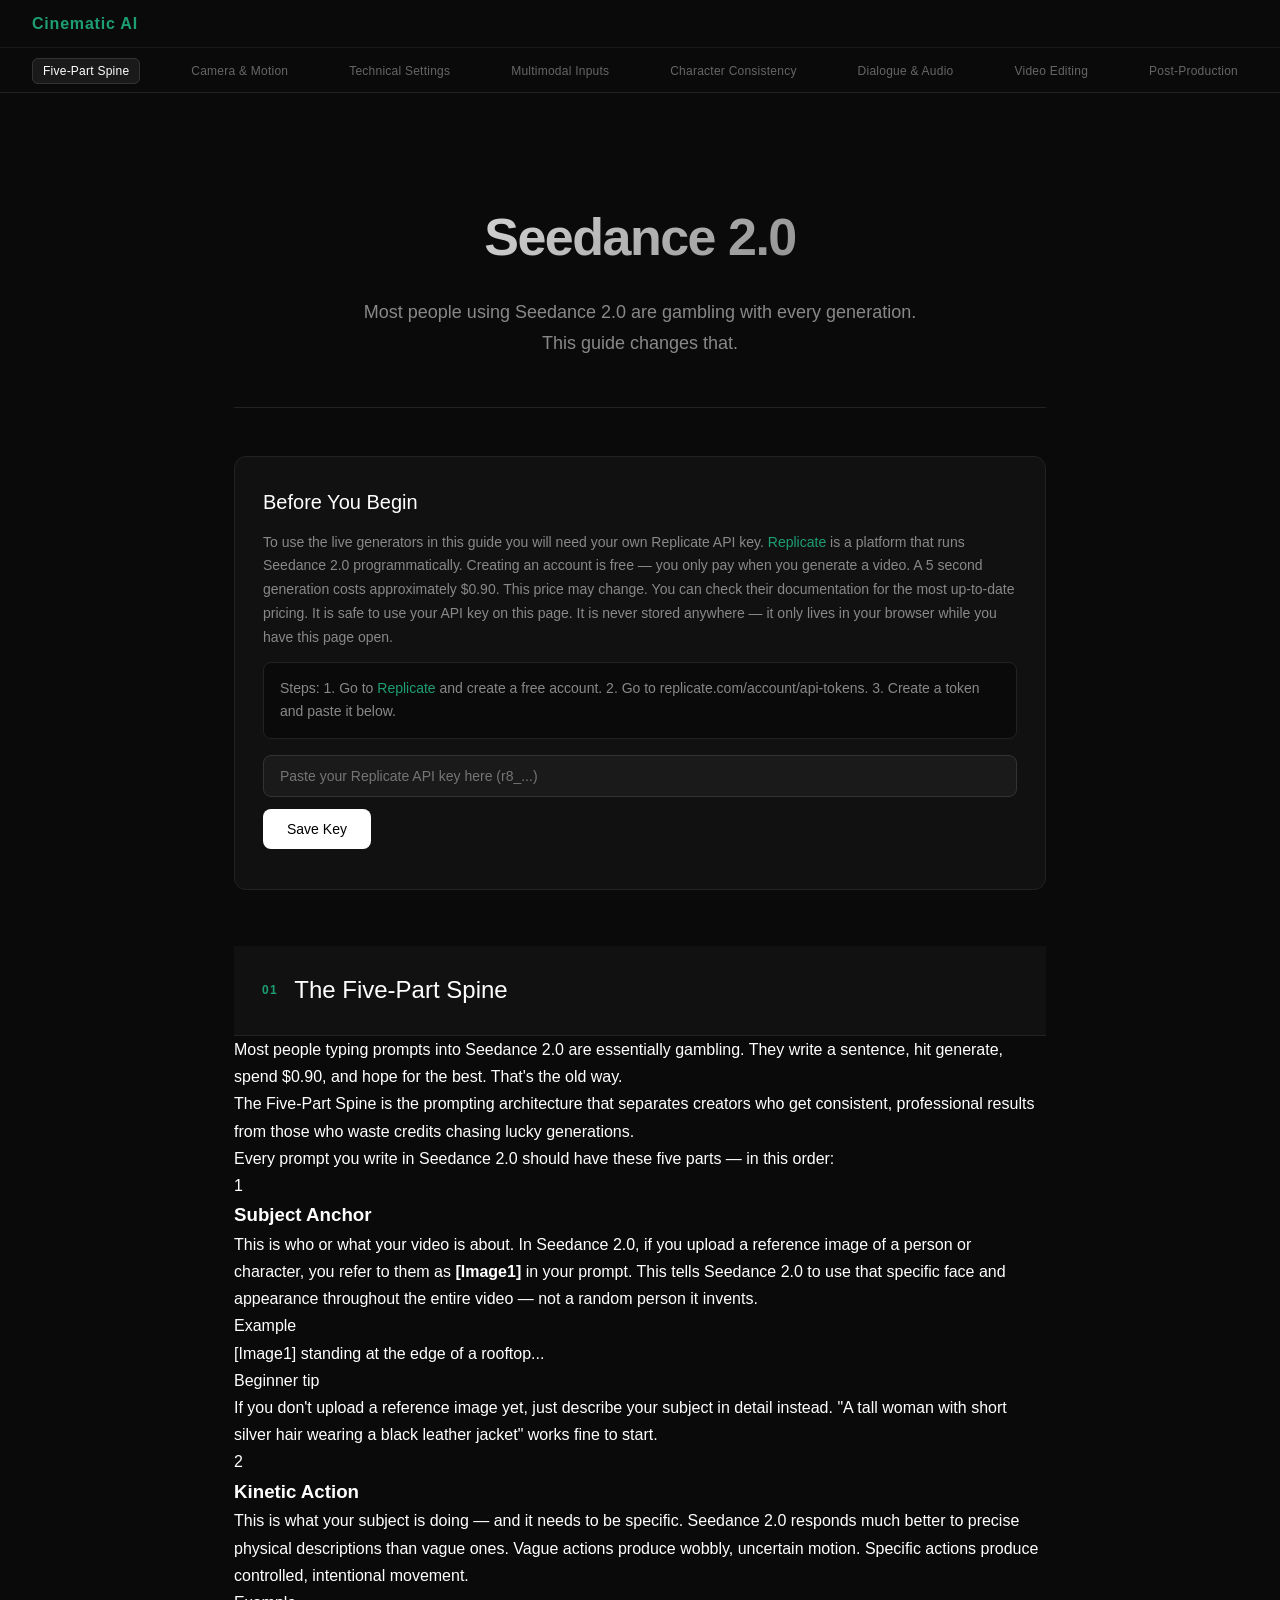
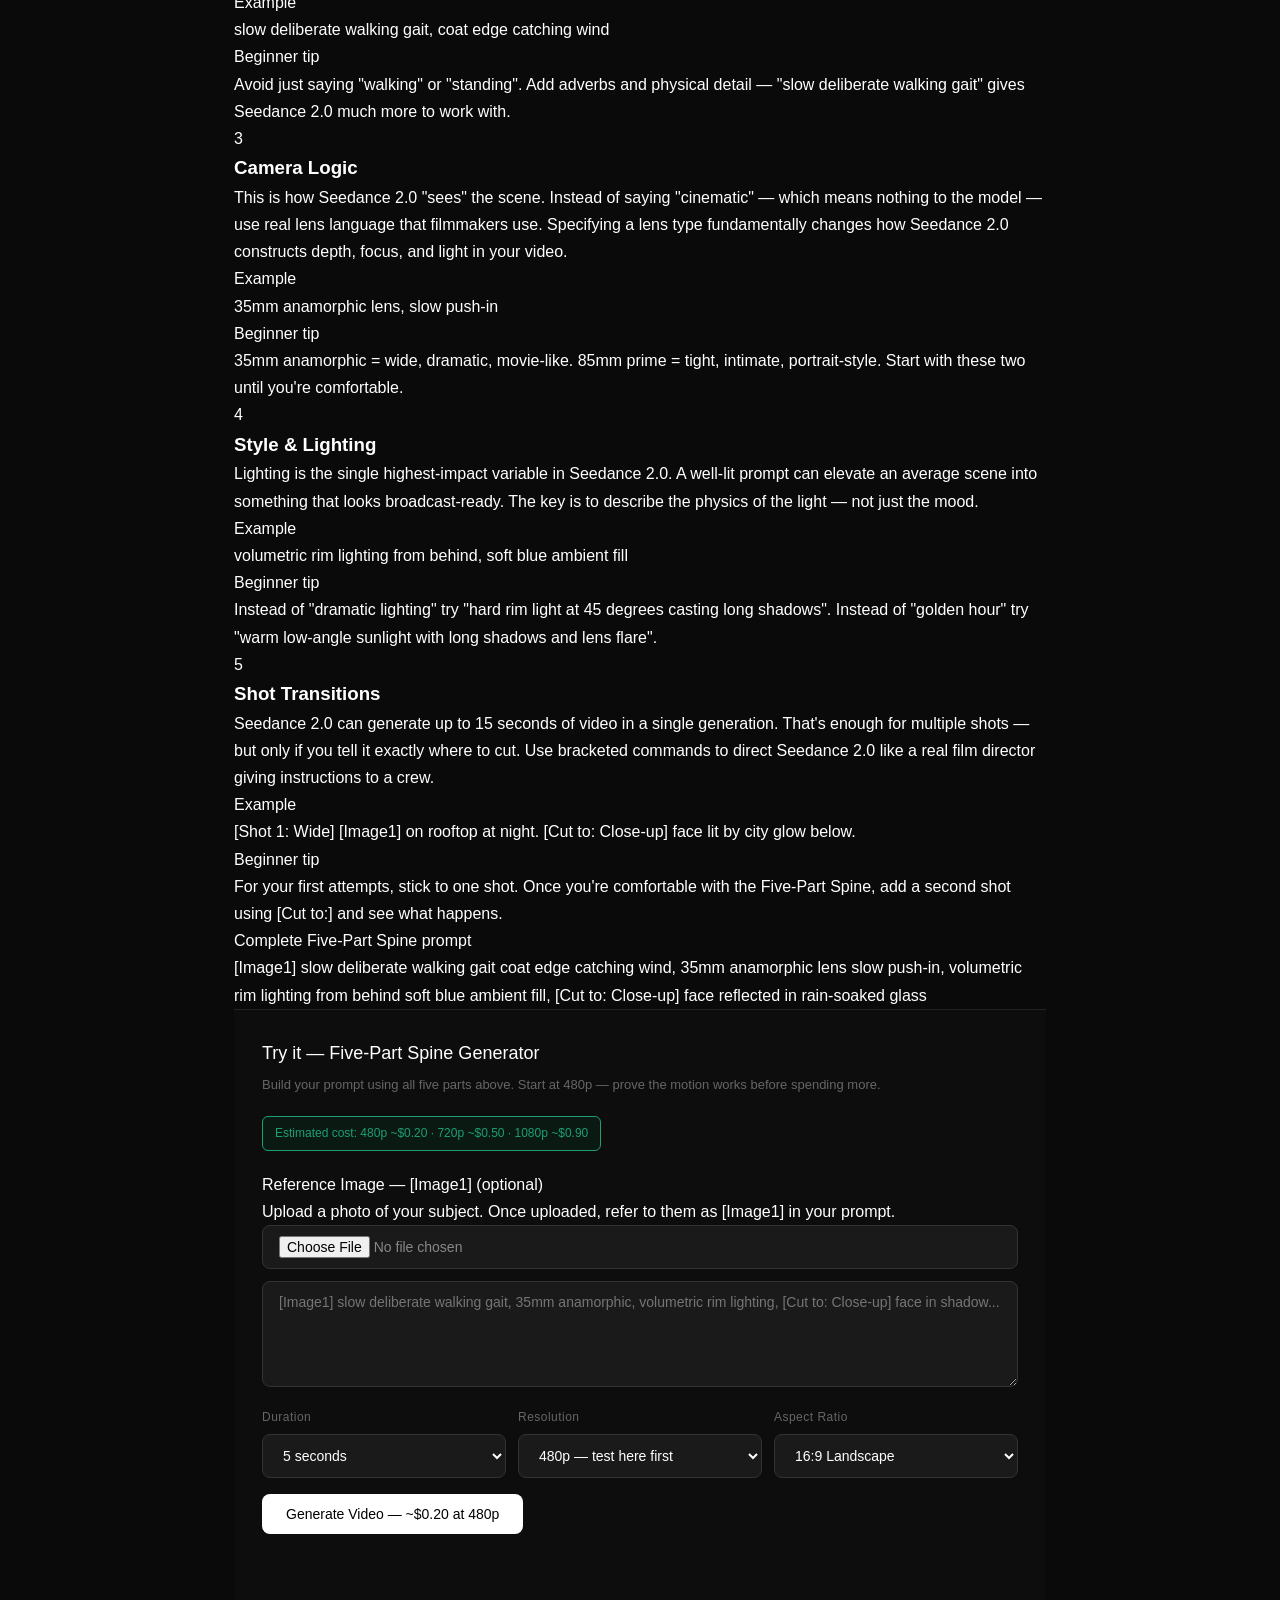
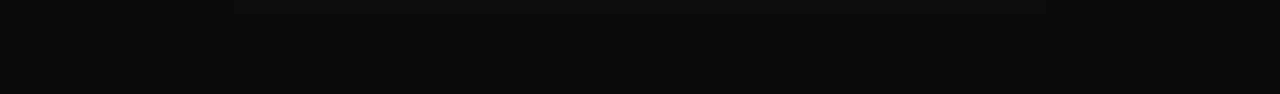
==== index.html @ 7375c159 "Initial commit — Seedance 2.0 guide foundation" ====
<!DOCTYPE html>
<html lang="en">
<head>
    <meta charset="UTF-8">
    <meta name="viewport" content="width=device-width, initial-scale=1.0">
    <title>Seedance 2.0 — Cinematic AI Guide</title>
    <link rel="stylesheet" href="styles.css">
    <link rel="stylesheet" href="styles1.css">
</head>
<body>

    <nav id="navbar">
    <div id="nav-row1">
        <div id="nav-brand">Cinematic AI</div>
    </div>
    <div id="nav-row2">
        <ul id="nav-menu">
            <li><a href="index.html" class="active">Five-Part Spine</a></li>
            <li><a href="section2.html">Camera & Motion</a></li>
            <li><a href="section3.html">Technical Settings</a></li>
            <li><a href="section4.html">Multimodal Inputs</a></li>
            <li><a href="section5.html">Character Consistency</a></li>
            <li><a href="section6.html">Dialogue & Audio</a></li>
            <li><a href="section7.html">Video Editing</a></li>
            <li><a href="section8.html">Post-Production</a></li>
        </ul>
    </div>
</nav>

    <div id="app">

        <header>
            <h1>Seedance 2.0</h1>
            <p>Most people using Seedance 2.0 are gambling with every generation. This guide changes that.</p>
        </header>

        <div id="api-key-section">
            <h2>Before You Begin</h2>
            <p>To use the live generators in this guide you will need your own Replicate API key. <a href="https://replicate.com/">Replicate</a> is a platform that runs Seedance 2.0 programmatically. Creating an account is free — you only pay when you generate a video. A 5 second generation costs approximately $0.90. This price may change. You can check their documentation for the most up-to-date pricing. It is safe to use your API key on this page. It is never stored anywhere — it only lives in your browser while you have this page open.</p>
            <p id="api-key-steps">Steps: 1. Go to <a href="https://replicate.com/">Replicate</a> and create a free account. 2. Go to replicate.com/account/api-tokens. 3. Create a token and paste it below.</p>
            <input
                type="password"
                id="api-key-input"
                placeholder="Paste your Replicate API key here (r8_...)"
            />
            <button onclick="saveApiKey()">Save Key</button>
            <p id="api-key-status"></p>
        </div>

        <section id="section1">

            <div class="section-header">
                <span class="section-number">01</span>
                <h2>The Five-Part Spine</h2>
            </div>

            <div class="section-intro">
                <p>Most people typing prompts into Seedance 2.0 are essentially gambling. They write a sentence, hit generate, spend $0.90, and hope for the best. That's the old way.</p>
                <p>The Five-Part Spine is the prompting architecture that separates creators who get consistent, professional results from those who waste credits chasing lucky generations.</p>
                <p>Every prompt you write in Seedance 2.0 should have these five parts — in this order:</p>
            </div>

            <div class="spine-parts">

                <div class="spine-part">
                    <div class="spine-number">1</div>
                    <div class="spine-text">
                        <h3>Subject Anchor</h3>
                        <p>This is who or what your video is about. In Seedance 2.0, if you upload a reference image of a person or character, you refer to them as <strong>[Image1]</strong> in your prompt. This tells Seedance 2.0 to use that specific face and appearance throughout the entire video — not a random person it invents.</p>
                        <div class="example">
                            <span class="example-label">Example</span>
                            <p>[Image1] standing at the edge of a rooftop...</p>
                        </div>
                        <div class="beginner-tip">
                            <span class="tip-label">Beginner tip</span>
                            <p>If you don't upload a reference image yet, just describe your subject in detail instead. "A tall woman with short silver hair wearing a black leather jacket" works fine to start.</p>
                        </div>
                    </div>
                </div>

                <div class="spine-part">
                    <div class="spine-number">2</div>
                    <div class="spine-text">
                        <h3>Kinetic Action</h3>
                        <p>This is what your subject is doing — and it needs to be specific. Seedance 2.0 responds much better to precise physical descriptions than vague ones. Vague actions produce wobbly, uncertain motion. Specific actions produce controlled, intentional movement.</p>
                        <div class="example">
                            <span class="example-label">Example</span>
                            <p>slow deliberate walking gait, coat edge catching wind</p>
                        </div>
                        <div class="beginner-tip">
                            <span class="tip-label">Beginner tip</span>
                            <p>Avoid just saying "walking" or "standing". Add adverbs and physical detail — "slow deliberate walking gait" gives Seedance 2.0 much more to work with.</p>
                        </div>
                    </div>
                </div>

                <div class="spine-part">
                    <div class="spine-number">3</div>
                    <div class="spine-text">
                        <h3>Camera Logic</h3>
                        <p>This is how Seedance 2.0 "sees" the scene. Instead of saying "cinematic" — which means nothing to the model — use real lens language that filmmakers use. Specifying a lens type fundamentally changes how Seedance 2.0 constructs depth, focus, and light in your video.</p>
                        <div class="example">
                            <span class="example-label">Example</span>
                            <p>35mm anamorphic lens, slow push-in</p>
                        </div>
                        <div class="beginner-tip">
                            <span class="tip-label">Beginner tip</span>
                            <p>35mm anamorphic = wide, dramatic, movie-like. 85mm prime = tight, intimate, portrait-style. Start with these two until you're comfortable.</p>
                        </div>
                    </div>
                </div>

                <div class="spine-part">
                    <div class="spine-number">4</div>
                    <div class="spine-text">
                        <h3>Style & Lighting</h3>
                        <p>Lighting is the single highest-impact variable in Seedance 2.0. A well-lit prompt can elevate an average scene into something that looks broadcast-ready. The key is to describe the physics of the light — not just the mood.</p>
                        <div class="example">
                            <span class="example-label">Example</span>
                            <p>volumetric rim lighting from behind, soft blue ambient fill</p>
                        </div>
                        <div class="beginner-tip">
                            <span class="tip-label">Beginner tip</span>
                            <p>Instead of "dramatic lighting" try "hard rim light at 45 degrees casting long shadows". Instead of "golden hour" try "warm low-angle sunlight with long shadows and lens flare".</p>
                        </div>
                    </div>
                </div>

                <div class="spine-part">
                    <div class="spine-number">5</div>
                    <div class="spine-text">
                        <h3>Shot Transitions</h3>
                        <p>Seedance 2.0 can generate up to 15 seconds of video in a single generation. That's enough for multiple shots — but only if you tell it exactly where to cut. Use bracketed commands to direct Seedance 2.0 like a real film director giving instructions to a crew.</p>
                        <div class="example">
                            <span class="example-label">Example</span>
                            <p>[Shot 1: Wide] [Image1] on rooftop at night. [Cut to: Close-up] face lit by city glow below.</p>
                        </div>
                        <div class="beginner-tip">
                            <span class="tip-label">Beginner tip</span>
                            <p>For your first attempts, stick to one shot. Once you're comfortable with the Five-Part Spine, add a second shot using [Cut to:] and see what happens.</p>
                        </div>
                    </div>
                </div>

            </div>

            <div class="full-example">
                <div class="full-example-label">Complete Five-Part Spine prompt</div>
                <p>[Image1] slow deliberate walking gait coat edge catching wind, 35mm anamorphic lens slow push-in, volumetric rim lighting from behind soft blue ambient fill, [Cut to: Close-up] face reflected in rain-soaked glass</p>
            </div>

            <div class="generator" id="generator1">

                <div class="generator-header">
                    <h3>Try it — Five-Part Spine Generator</h3>
                    <p>Build your prompt using all five parts above. Start at 480p — prove the motion works before spending more.</p>
                </div>

                <div class="generator-cost">
                    Estimated cost: 480p ~$0.20 · 720p ~$0.50 · 1080p ~$0.90
                </div>

                <div class="reference-upload">
                    <label for="image1-upload">Reference Image — [Image1] (optional)</label>
                    <p>Upload a photo of your subject. Once uploaded, refer to them as [Image1] in your prompt.</p>
                    <input type="file" id="image1-upload" accept="image/*" />
                </div>

                <textarea
                    id="prompt-1"
                    rows="5"
                    placeholder="[Image1] slow deliberate walking gait, 35mm anamorphic, volumetric rim lighting, [Cut to: Close-up] face in shadow..."
                ></textarea>

                <div class="generator-controls">
                    <div class="control-group">
                        <label>Duration</label>
                        <select id="duration-1">
                            <option value="5">5 seconds</option>
                            <option value="8">8 seconds</option>
                            <option value="10">10 seconds</option>
                        </select>
                    </div>
                    <div class="control-group">
                        <label>Resolution</label>
                        <select id="resolution-1">
                            <option value="480p">480p — test here first</option>
                            <option value="720p">720p</option>
                            <option value="1080p">1080p</option>
                        </select>
                    </div>
                    <div class="control-group">
                        <label>Aspect Ratio</label>
                        <select id="aspect-1">
                            <option value="16:9">16:9 Landscape</option>
                            <option value="9:16">9:16 Vertical</option>
                            <option value="1:1">1:1 Square</option>
                        </select>
                    </div>
                </div>

                <button id="generate-btn-1" onclick="generateSection1()">Generate Video — ~$0.20 at 480p</button>
                <p class="generator-status" id="status-1"></p>
                <div class="video-output" id="output-1"></div>

            </div>

        </section>

    </div>

    <script src="scripts.js"></script>
    <script src="scripts1.js"></script>

</body>
</html>
---- styles.css ----
* {
    margin: 0;
    padding: 0;
    box-sizing: border-box;
}

body {
    font-family: -apple-system, BlinkMacSystemFont, 'Segoe UI', sans-serif;
    background: #0a0a0a;
    color: #ffffff;
    line-height: 1.7;
}

a {
    color: #1D9E75;
    text-decoration: none;
}

a:hover {
    text-decoration: underline;
}

#navbar {
    position: sticky;
    top: 0;
    z-index: 100;
    background: #0a0a0a;
    border-bottom: 1px solid #222;
}

#nav-row1 {
    display: flex;
    align-items: center;
    padding: 0 32px;
    height: 48px;
    border-bottom: 1px solid #1a1a1a;
}

#nav-brand {
    font-size: 16px;
    font-weight: 600;
    letter-spacing: 0.05em;
    color: #1D9E75;
}

#nav-row2 {
    display: flex;
    align-items: center;
    padding: 0 32px;
    height: 44px;
    overflow-x: auto;
}

#nav-menu {
    list-style: none;
    display: flex;
    align-items: center;
    gap: 4px;
    width: 100%;
    justify-content: space-between;
}

#nav-menu li a {
    font-size: 12px;
    color: #666;
    text-decoration: none;
    padding: 5px 10px;
    border-radius: 6px;
    white-space: nowrap;
    transition: color 0.15s;
    letter-spacing: 0.02em;
}

#nav-menu li a:hover {
    color: #fff;
    background: #111;
}

#nav-menu li a.active {
    color: #fff;
    background: #1a1a1a;
    border: 1px solid #333;
}

#nav-row2 {
    display: flex;
    align-items: center;
    padding: 0 32px;
    height: 44px;
    overflow-x: auto;
    -webkit-overflow-scrolling: touch;
    scrollbar-width: none;
}

#nav-row2::-webkit-scrollbar {
    display: none;
}

#app {
    max-width: 860px;
    margin: 0 auto;
    padding: 40px 24px 80px;
}

header {
    text-align: center;
    padding: 60px 0 48px;
    border-bottom: 1px solid #222;
    margin-bottom: 48px;
}

header h1 {
    font-size: 52px;
    font-weight: 700;
    letter-spacing: -1.5px;
    margin-bottom: 16px;
    background: linear-gradient(135deg, #ffffff 0%, #666 100%);
    -webkit-background-clip: text;
    -webkit-text-fill-color: transparent;
}

header p {
    font-size: 18px;
    color: #888;
    max-width: 560px;
    margin: 0 auto;
}

#api-key-section {
    background: #111;
    border: 1px solid #222;
    border-radius: 12px;
    padding: 28px;
    margin-bottom: 56px;
}

#api-key-section h2 {
    font-size: 20px;
    font-weight: 500;
    margin-bottom: 12px;
}

#api-key-section p {
    color: #888;
    font-size: 14px;
    margin-bottom: 12px;
    line-height: 1.7;
}

#api-key-steps {
    background: #0a0a0a;
    border: 1px solid #222;
    border-radius: 8px;
    padding: 14px 16px;
    font-size: 13px;
    color: #666;
    margin-bottom: 16px !important;
}

input[type="password"],
input[type="text"],
input[type="file"],
textarea,
select {
    width: 100%;
    padding: 12px 16px;
    background: #1a1a1a;
    border: 1px solid #333;
    border-radius: 8px;
    color: #fff;
    font-size: 14px;
    margin-bottom: 12px;
    outline: none;
    font-family: inherit;
}

input[type="file"] {
    padding: 10px 16px;
    color: #888;
    cursor: pointer;
}

input:focus,
textarea:focus,
select:focus {
    border-color: #555;
}

select option {
    background: #1a1a1a;
}

button {
    padding: 12px 24px;
    background: #ffffff;
    color: #000000;
    border: none;
    border-radius: 8px;
    font-size: 14px;
    font-weight: 500;
    cursor: pointer;
    font-family: inherit;
    transition: background 0.15s;
}

button:hover {
    background: #ddd;
}

button:disabled {
    background: #333;
    color: #666;
    cursor: not-allowed;
}

#api-key-status {
    margin-top: 12px;
    font-size: 13px;
    margin-bottom: 0 !important;
}

.section-header {
    display: flex;
    align-items: center;
    gap: 16px;
    padding: 24px 28px;
    border-bottom: 1px solid #222;
    background: #111;
}

.section-number {
    font-size: 12px;
    font-weight: 600;
    color: #1D9E75;
    letter-spacing: 0.12em;
}

.section-header h2 {
    font-size: 24px;
    font-weight: 500;
}

.generator {
    background: #0d0d0d;
    border-top: 1px solid #222;
    padding: 28px;
}

.generator-header h3 {
    font-size: 18px;
    font-weight: 500;
    margin-bottom: 6px;
}

.generator-header p {
    font-size: 13px;
    color: #666;
    margin-bottom: 20px;
}

.generator-cost {
    display: inline-block;
    font-size: 12px;
    color: #1D9E75;
    background: #0a1a12;
    border: 1px solid #1D9E75;
    border-radius: 6px;
    padding: 6px 12px;
    margin-bottom: 20px;
}

.generator-controls {
    display: grid;
    grid-template-columns: repeat(auto-fit, minmax(180px, 1fr));
    gap: 12px;
    margin-bottom: 16px;
}

.control-group {
    display: flex;
    flex-direction: column;
    gap: 6px;
}

.control-group label {
    font-size: 12px;
    color: #666;
    font-weight: 500;
    letter-spacing: 0.04em;
}

.control-group select {
    margin-bottom: 0;
}

.generator-status {
    font-size: 13px;
    color: #888;
    margin-top: 12px;
    min-height: 20px;
}

.video-output {
    margin-top: 20px;
}

.video-output video {
    width: 100%;
    border-radius: 8px;
    border: 1px solid #333;
}

.video-download {
    display: inline-block;
    margin-top: 10px;
    font-size: 13px;
    color: #1D9E75;
}
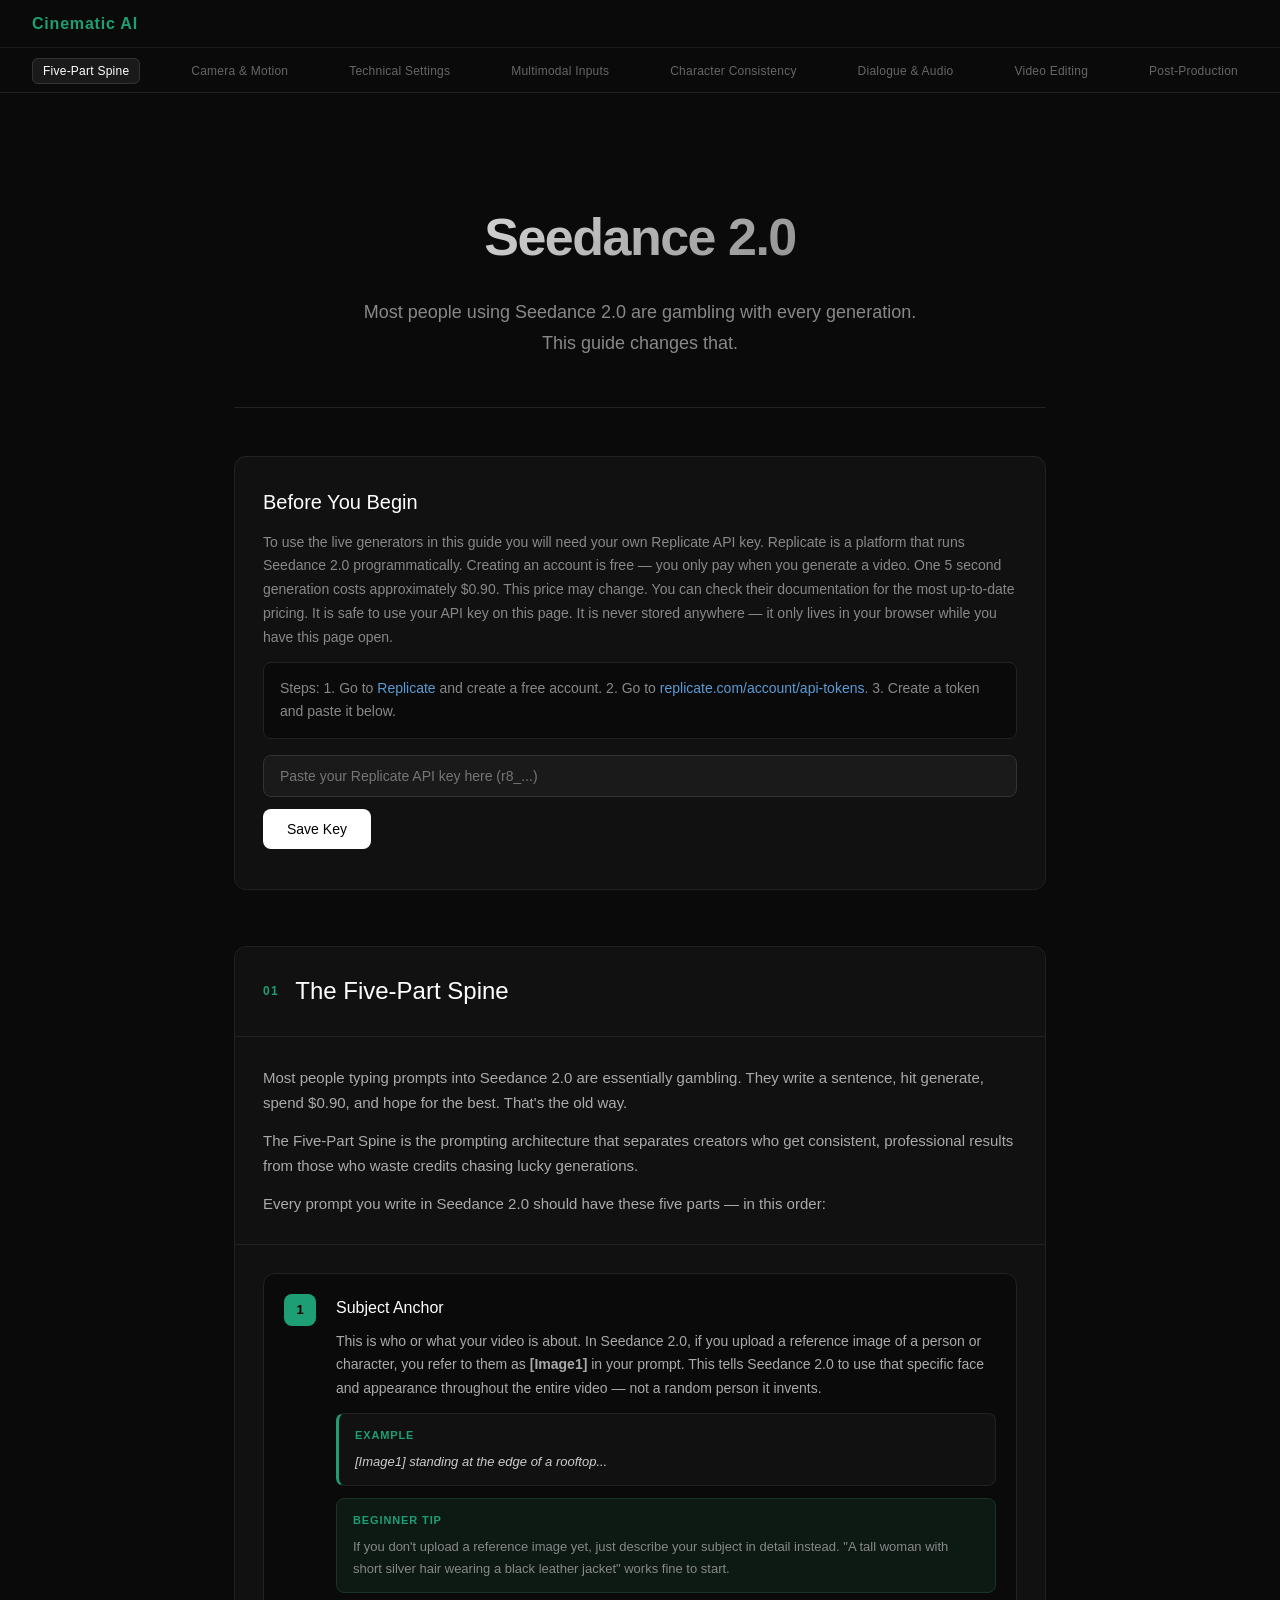
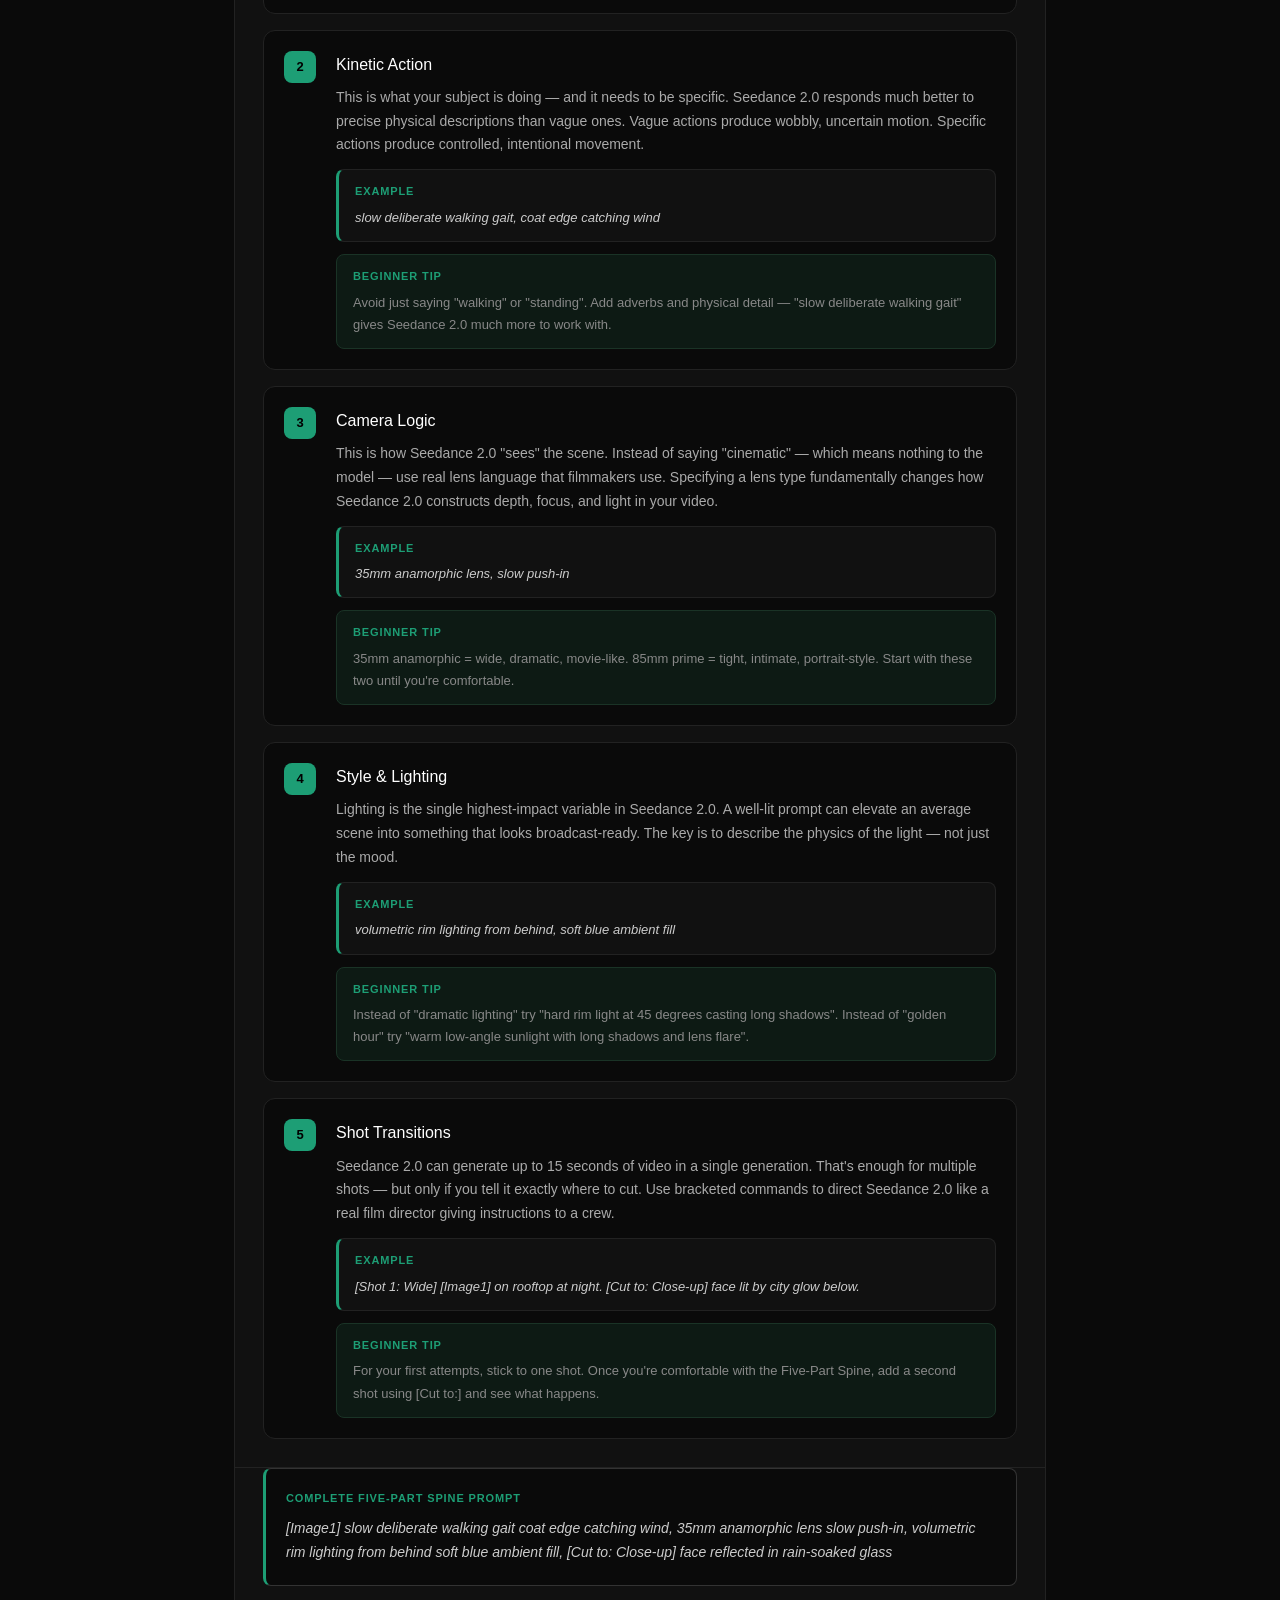
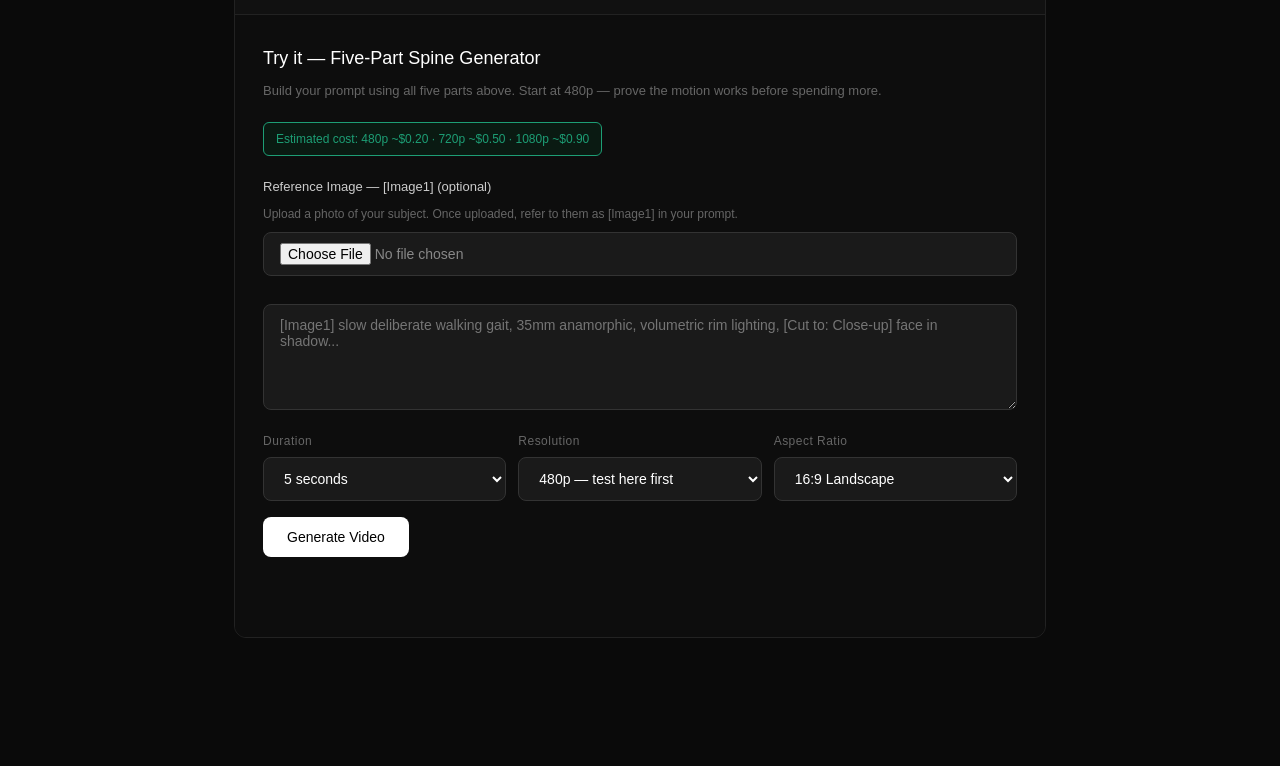
==== commit df175f3e: "Added styes1 css sheet, changed some links." ====
--- a/index.html
+++ b/index.html
@@ -5,6 +5,7 @@
     <meta name="viewport" content="width=device-width, initial-scale=1.0">
     <title>Seedance 2.0 — Cinematic AI Guide</title>
     <link rel="stylesheet" href="styles.css">
+    <link rel="stylesheet" href="styles1.css">
     <link rel="stylesheet" href="styles1.css">
 </head>
 <body>
@@ -36,8 +37,8 @@
 
         <div id="api-key-section">
             <h2>Before You Begin</h2>
-            <p>To use the live generators in this guide you will need your own Replicate API key. <a href="https://replicate.com/">Replicate</a> is a platform that runs Seedance 2.0 programmatically. Creating an account is free — you only pay when you generate a video. A 5 second generation costs approximately $0.90. This price may change. You can check their documentation for the most up-to-date pricing. It is safe to use your API key on this page. It is never stored anywhere — it only lives in your browser while you have this page open.</p>
-            <p id="api-key-steps">Steps: 1. Go to <a href="https://replicate.com/">Replicate</a> and create a free account. 2. Go to replicate.com/account/api-tokens. 3. Create a token and paste it below.</p>
+            <p>To use the live generators in this guide you will need your own Replicate API key. Replicate is a platform that runs Seedance 2.0 programmatically. Creating an account is free — you only pay when you generate a video. One 5 second generation costs approximately $0.90. This price may change. You can check their documentation for the most up-to-date pricing. It is safe to use your API key on this page. It is never stored anywhere — it only lives in your browser while you have this page open.</p>
+            <p id="api-key-steps">Steps: 1. Go to <a href="https://replicate.com/" target="_blank">Replicate</a> and create a free account. 2. Go to <a href="https://replicate.com/account/api-tokens" target="_blank">replicate.com/account/api-tokens</a>. 3. Create a token and paste it below.</p>
             <input
                 type="password"
                 id="api-key-input"
@@ -199,7 +200,7 @@
                     </div>
                 </div>
 
-                <button id="generate-btn-1" onclick="generateSection1()">Generate Video — ~$0.20 at 480p</button>
+                <button id="generate-btn-1" onclick="generateSection1()">Generate Video</button>
                 <p class="generator-status" id="status-1"></p>
                 <div class="video-output" id="output-1"></div>
 
--- a/styles.css
+++ b/styles.css
@@ -12,11 +12,12 @@
 }
 
 a {
-    color: #1D9E75;
+    color: #5B9BD5;
     text-decoration: none;
 }
 
 a:hover {
+    color: #7DB3E0;
     text-decoration: underline;
 }
 
--- a/styles1.css
+++ b/styles1.css
@@ -0,0 +1,163 @@
+#section1 {
+    background: #111;
+    border: 1px solid #222;
+    border-radius: 12px;
+    overflow: hidden;
+    margin-bottom: 48px;
+}
+
+.section-intro {
+    padding: 28px;
+    border-bottom: 1px solid #222;
+}
+
+.section-intro p {
+    color: #aaa;
+    font-size: 15px;
+    margin-bottom: 12px;
+}
+
+.section-intro p:last-child {
+    margin-bottom: 0;
+}
+
+.spine-parts {
+    padding: 28px;
+    display: flex;
+    flex-direction: column;
+    gap: 16px;
+    border-bottom: 1px solid #222;
+}
+
+.spine-part {
+    background: #0a0a0a;
+    border: 1px solid #222;
+    border-radius: 12px;
+    padding: 20px;
+    display: flex;
+    gap: 20px;
+    align-items: flex-start;
+}
+
+.spine-number {
+    background: #1D9E75;
+    color: #000;
+    font-size: 13px;
+    font-weight: 700;
+    width: 32px;
+    height: 32px;
+    border-radius: 8px;
+    display: flex;
+    align-items: center;
+    justify-content: center;
+    flex-shrink: 0;
+}
+
+.spine-text h3 {
+    font-size: 16px;
+    font-weight: 500;
+    margin-bottom: 8px;
+}
+
+.spine-text p {
+    font-size: 14px;
+    color: #aaa;
+    margin-bottom: 12px;
+    line-height: 1.7;
+}
+
+.spine-text p:last-child {
+    margin-bottom: 0;
+}
+
+.example {
+    background: #111;
+    border: 1px solid #222;
+    border-left: 3px solid #1D9E75;
+    border-radius: 8px;
+    padding: 12px 16px;
+    margin-bottom: 12px;
+}
+
+.example-label {
+    font-size: 11px;
+    font-weight: 600;
+    color: #1D9E75;
+    letter-spacing: 0.08em;
+    text-transform: uppercase;
+    display: block;
+    margin-bottom: 6px;
+}
+
+.example p {
+    font-size: 13px;
+    color: #ccc;
+    font-style: italic;
+    margin: 0 !important;
+}
+
+.beginner-tip {
+    background: #0d1a14;
+    border: 1px solid #1a3326;
+    border-radius: 8px;
+    padding: 12px 16px;
+}
+
+.tip-label {
+    font-size: 11px;
+    font-weight: 600;
+    color: #1D9E75;
+    letter-spacing: 0.08em;
+    text-transform: uppercase;
+    display: block;
+    margin-bottom: 6px;
+}
+
+.beginner-tip p {
+    font-size: 13px;
+    color: #888;
+    margin: 0 !important;
+}
+
+.full-example {
+    margin: 0 28px 28px;
+    background: #0a0a0a;
+    border: 1px solid #333;
+    border-left: 3px solid #1D9E75;
+    border-radius: 8px;
+    padding: 20px;
+}
+
+.full-example-label {
+    font-size: 11px;
+    font-weight: 600;
+    color: #1D9E75;
+    letter-spacing: 0.08em;
+    text-transform: uppercase;
+    margin-bottom: 10px;
+}
+
+.full-example p {
+    font-size: 14px;
+    color: #ccc;
+    font-style: italic;
+    line-height: 1.7;
+}
+
+.reference-upload {
+    margin-bottom: 16px;
+}
+
+.reference-upload label {
+    display: block;
+    font-size: 13px;
+    font-weight: 500;
+    color: #ccc;
+    margin-bottom: 6px;
+}
+
+.reference-upload p {
+    font-size: 12px;
+    color: #666;
+    margin-bottom: 8px;
+}
--- a/styles1.css
+++ b/styles1.css
@@ -0,0 +1,163 @@
+#section1 {
+    background: #111;
+    border: 1px solid #222;
+    border-radius: 12px;
+    overflow: hidden;
+    margin-bottom: 48px;
+}
+
+.section-intro {
+    padding: 28px;
+    border-bottom: 1px solid #222;
+}
+
+.section-intro p {
+    color: #aaa;
+    font-size: 15px;
+    margin-bottom: 12px;
+}
+
+.section-intro p:last-child {
+    margin-bottom: 0;
+}
+
+.spine-parts {
+    padding: 28px;
+    display: flex;
+    flex-direction: column;
+    gap: 16px;
+    border-bottom: 1px solid #222;
+}
+
+.spine-part {
+    background: #0a0a0a;
+    border: 1px solid #222;
+    border-radius: 12px;
+    padding: 20px;
+    display: flex;
+    gap: 20px;
+    align-items: flex-start;
+}
+
+.spine-number {
+    background: #1D9E75;
+    color: #000;
+    font-size: 13px;
+    font-weight: 700;
+    width: 32px;
+    height: 32px;
+    border-radius: 8px;
+    display: flex;
+    align-items: center;
+    justify-content: center;
+    flex-shrink: 0;
+}
+
+.spine-text h3 {
+    font-size: 16px;
+    font-weight: 500;
+    margin-bottom: 8px;
+}
+
+.spine-text p {
+    font-size: 14px;
+    color: #aaa;
+    margin-bottom: 12px;
+    line-height: 1.7;
+}
+
+.spine-text p:last-child {
+    margin-bottom: 0;
+}
+
+.example {
+    background: #111;
+    border: 1px solid #222;
+    border-left: 3px solid #1D9E75;
+    border-radius: 8px;
+    padding: 12px 16px;
+    margin-bottom: 12px;
+}
+
+.example-label {
+    font-size: 11px;
+    font-weight: 600;
+    color: #1D9E75;
+    letter-spacing: 0.08em;
+    text-transform: uppercase;
+    display: block;
+    margin-bottom: 6px;
+}
+
+.example p {
+    font-size: 13px;
+    color: #ccc;
+    font-style: italic;
+    margin: 0 !important;
+}
+
+.beginner-tip {
+    background: #0d1a14;
+    border: 1px solid #1a3326;
+    border-radius: 8px;
+    padding: 12px 16px;
+}
+
+.tip-label {
+    font-size: 11px;
+    font-weight: 600;
+    color: #1D9E75;
+    letter-spacing: 0.08em;
+    text-transform: uppercase;
+    display: block;
+    margin-bottom: 6px;
+}
+
+.beginner-tip p {
+    font-size: 13px;
+    color: #888;
+    margin: 0 !important;
+}
+
+.full-example {
+    margin: 0 28px 28px;
+    background: #0a0a0a;
+    border: 1px solid #333;
+    border-left: 3px solid #1D9E75;
+    border-radius: 8px;
+    padding: 20px;
+}
+
+.full-example-label {
+    font-size: 11px;
+    font-weight: 600;
+    color: #1D9E75;
+    letter-spacing: 0.08em;
+    text-transform: uppercase;
+    margin-bottom: 10px;
+}
+
+.full-example p {
+    font-size: 14px;
+    color: #ccc;
+    font-style: italic;
+    line-height: 1.7;
+}
+
+.reference-upload {
+    margin-bottom: 16px;
+}
+
+.reference-upload label {
+    display: block;
+    font-size: 13px;
+    font-weight: 500;
+    color: #ccc;
+    margin-bottom: 6px;
+}
+
+.reference-upload p {
+    font-size: 12px;
+    color: #666;
+    margin-bottom: 8px;
+}
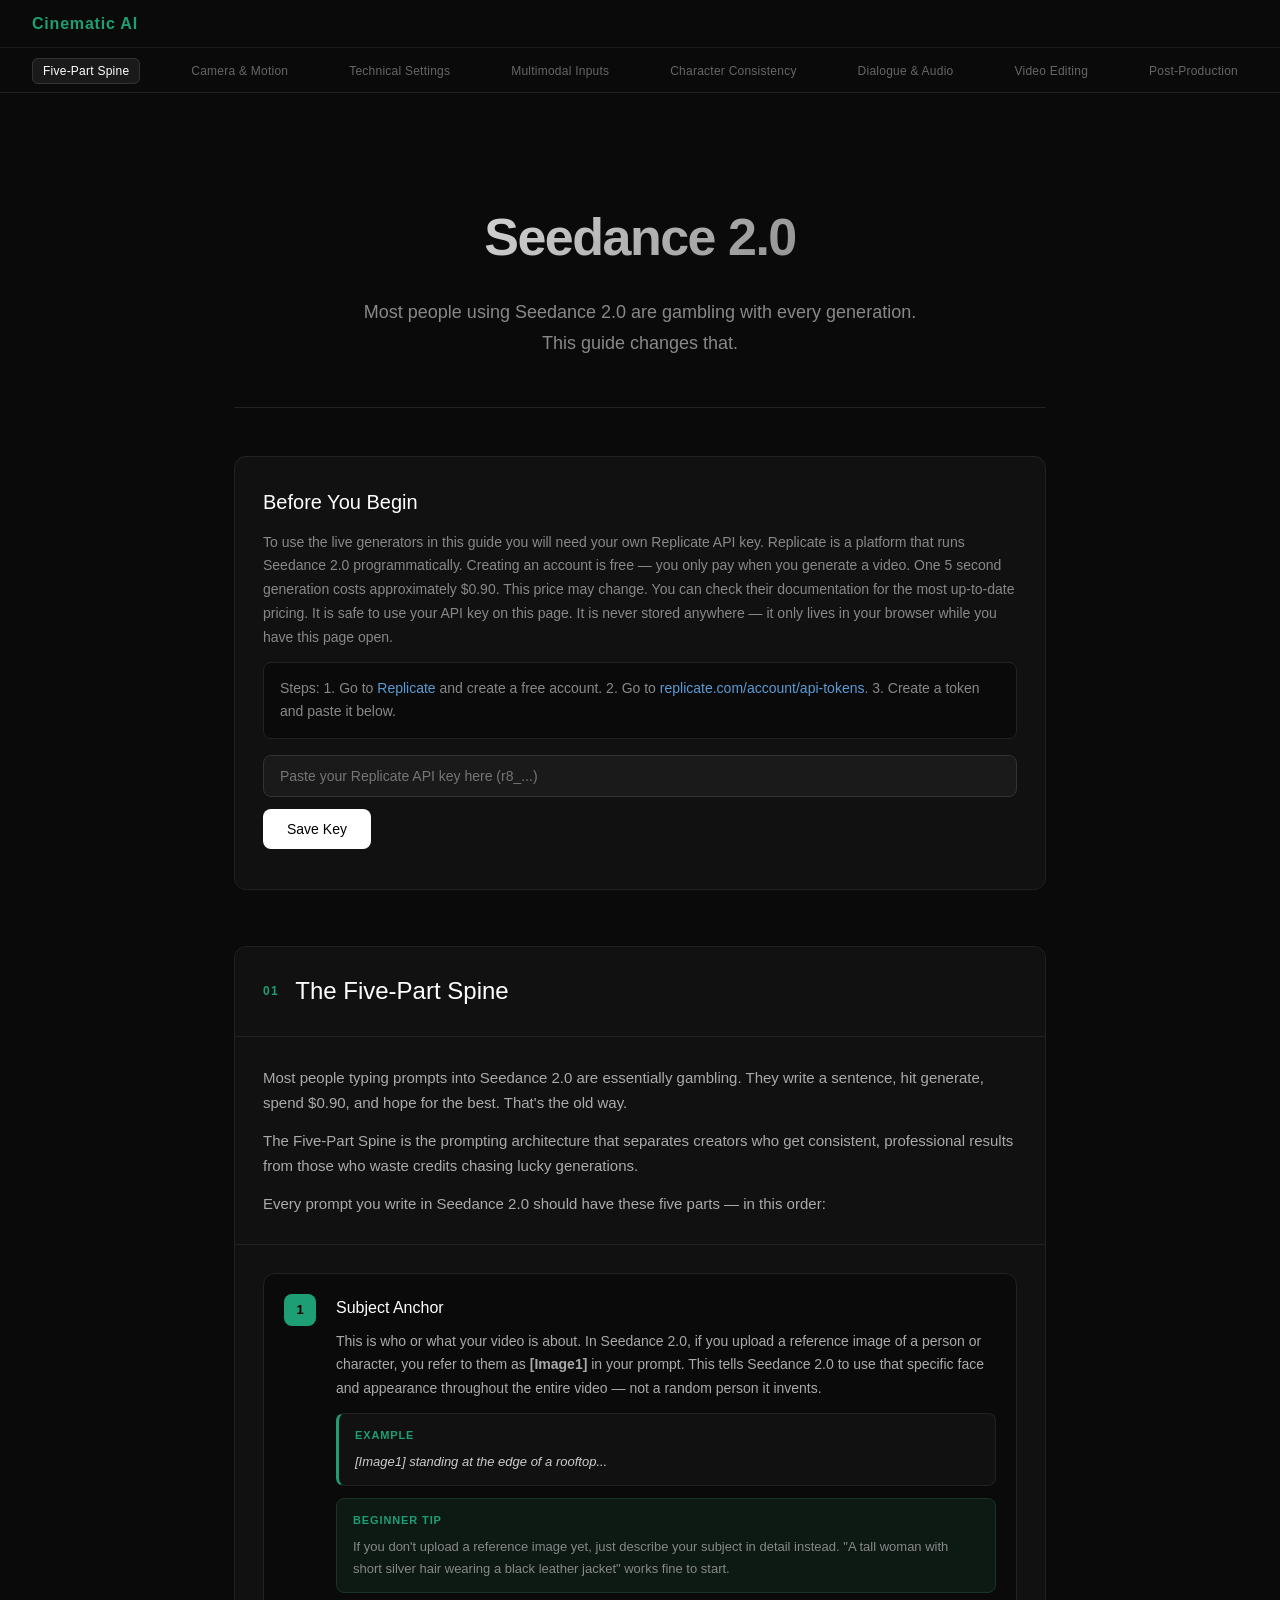
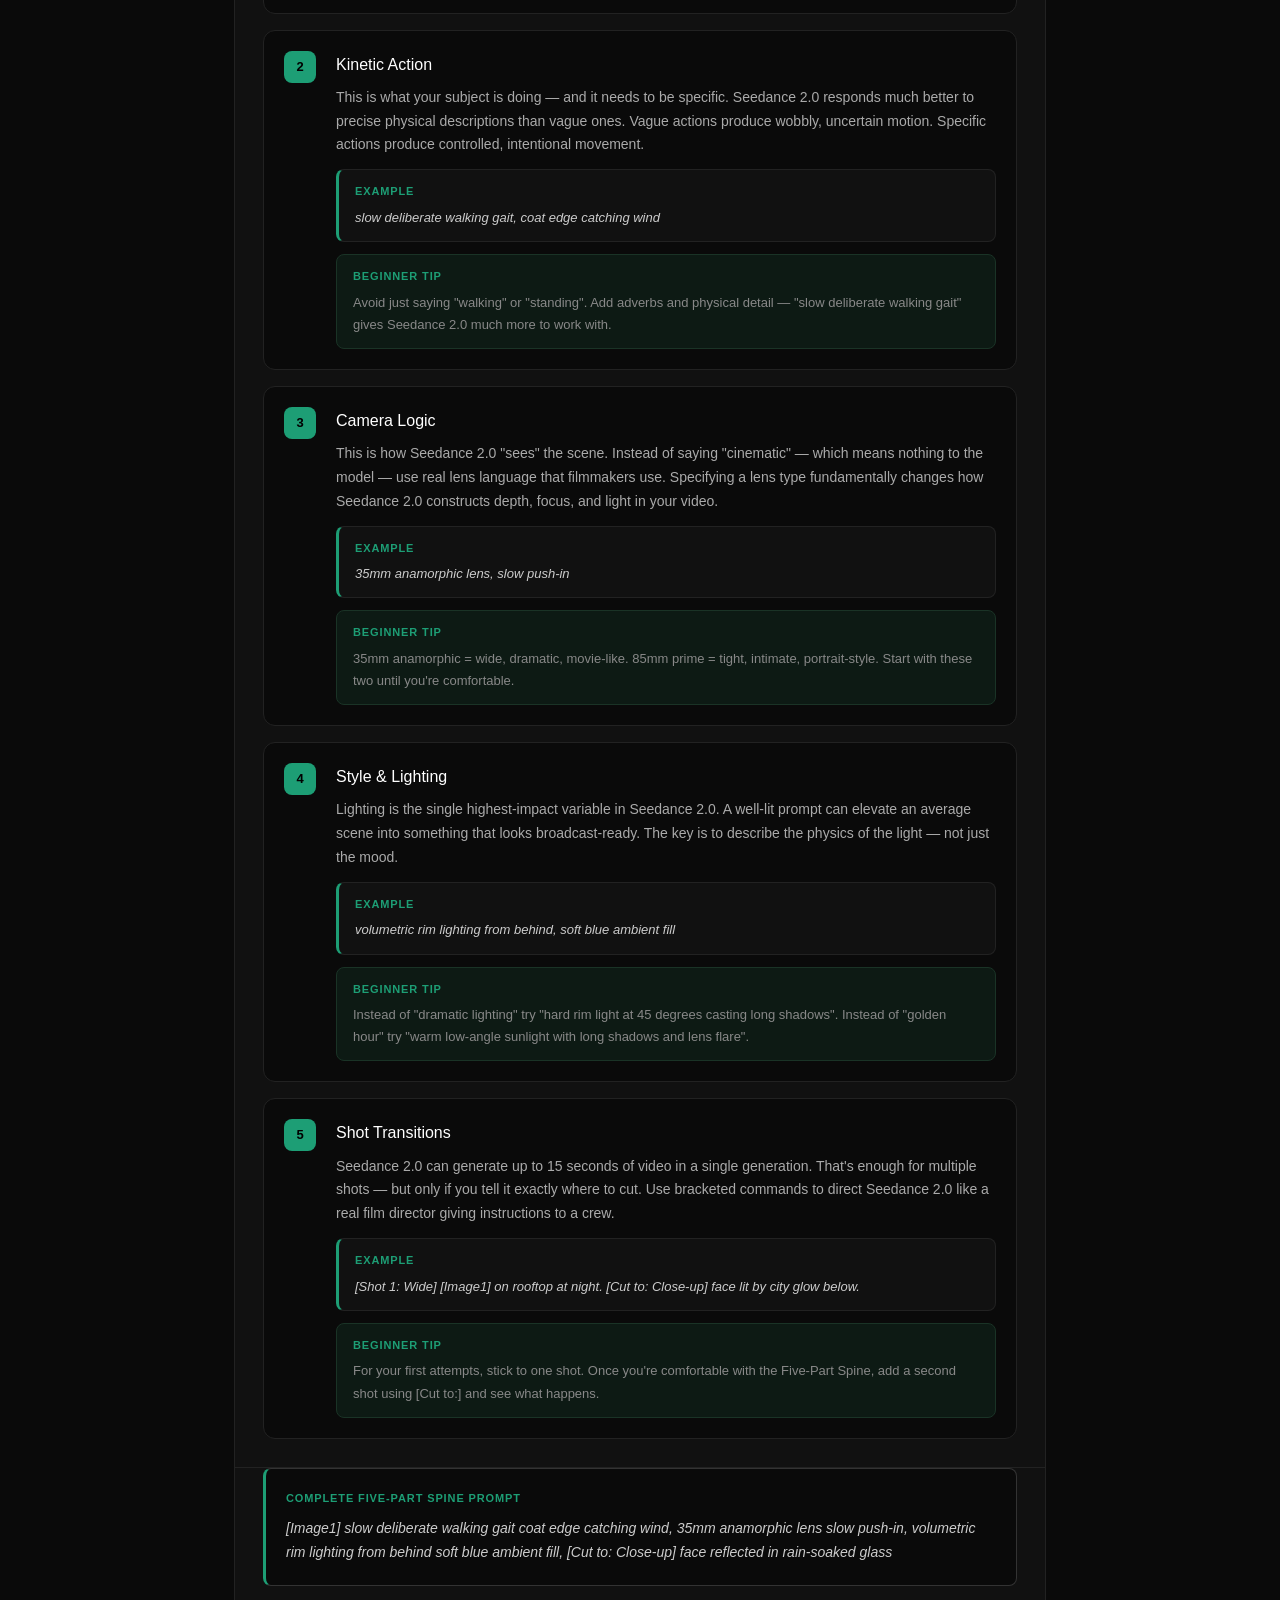
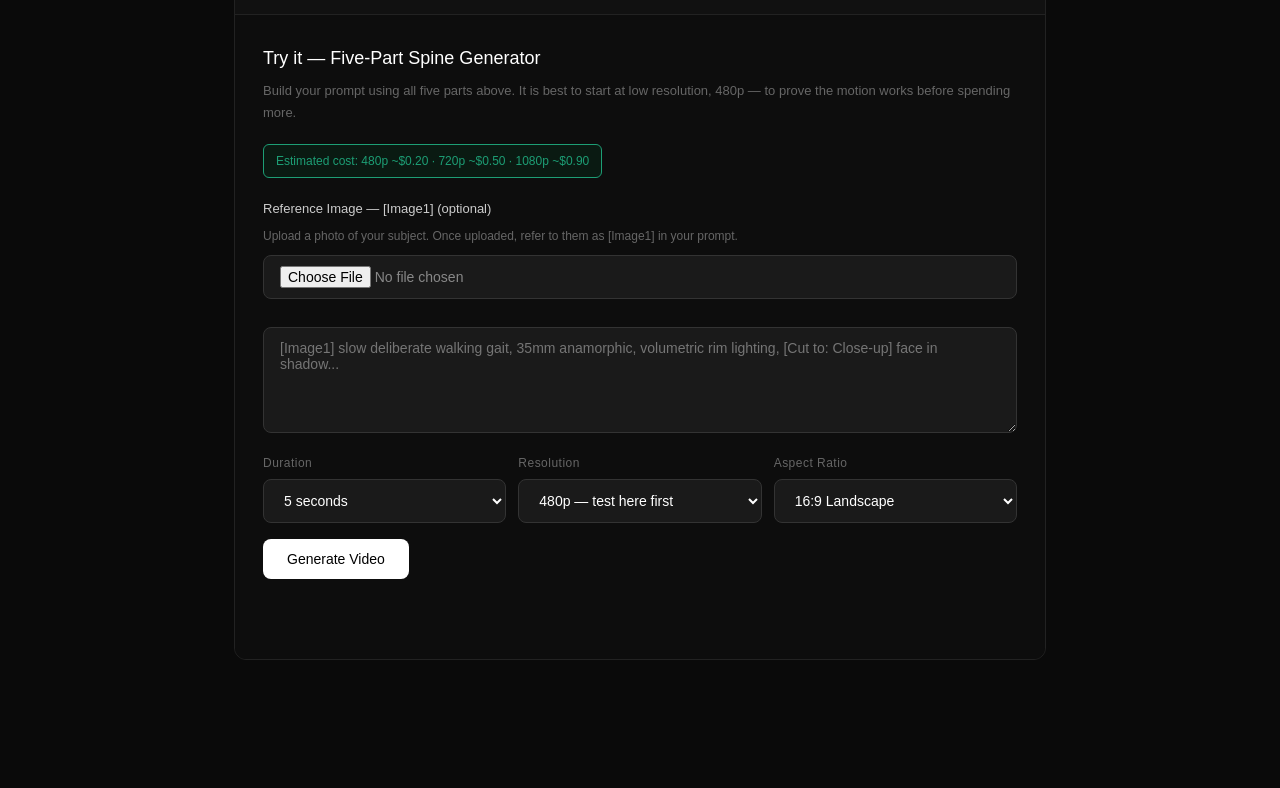
==== commit 6c59ce3c: "Update generator copy" ====
--- a/index.html
+++ b/index.html
@@ -154,7 +154,7 @@
 
                 <div class="generator-header">
                     <h3>Try it — Five-Part Spine Generator</h3>
-                    <p>Build your prompt using all five parts above. Start at 480p — prove the motion works before spending more.</p>
+                    <p>Build your prompt using all five parts above. It is best to start at low resolution, 480p — to prove the motion works before spending more.</p>
                 </div>
 
                 <div class="generator-cost">
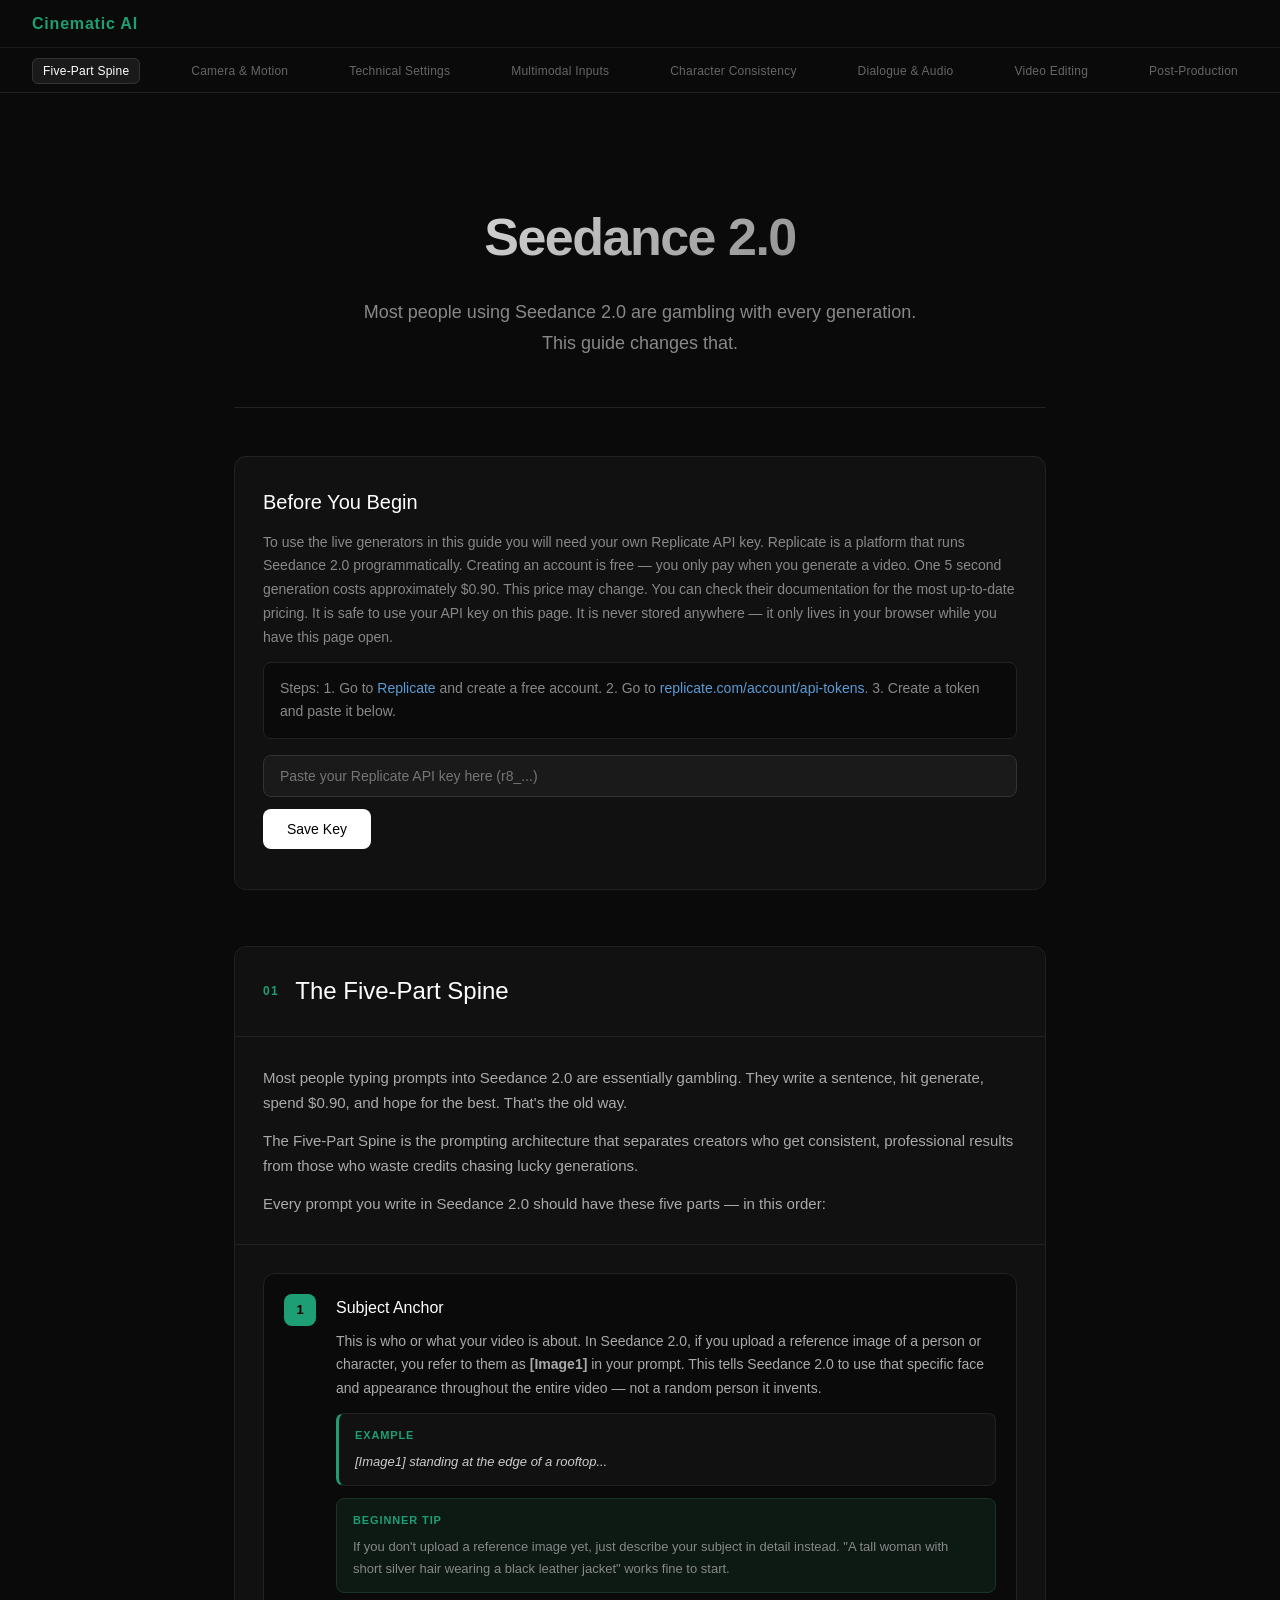
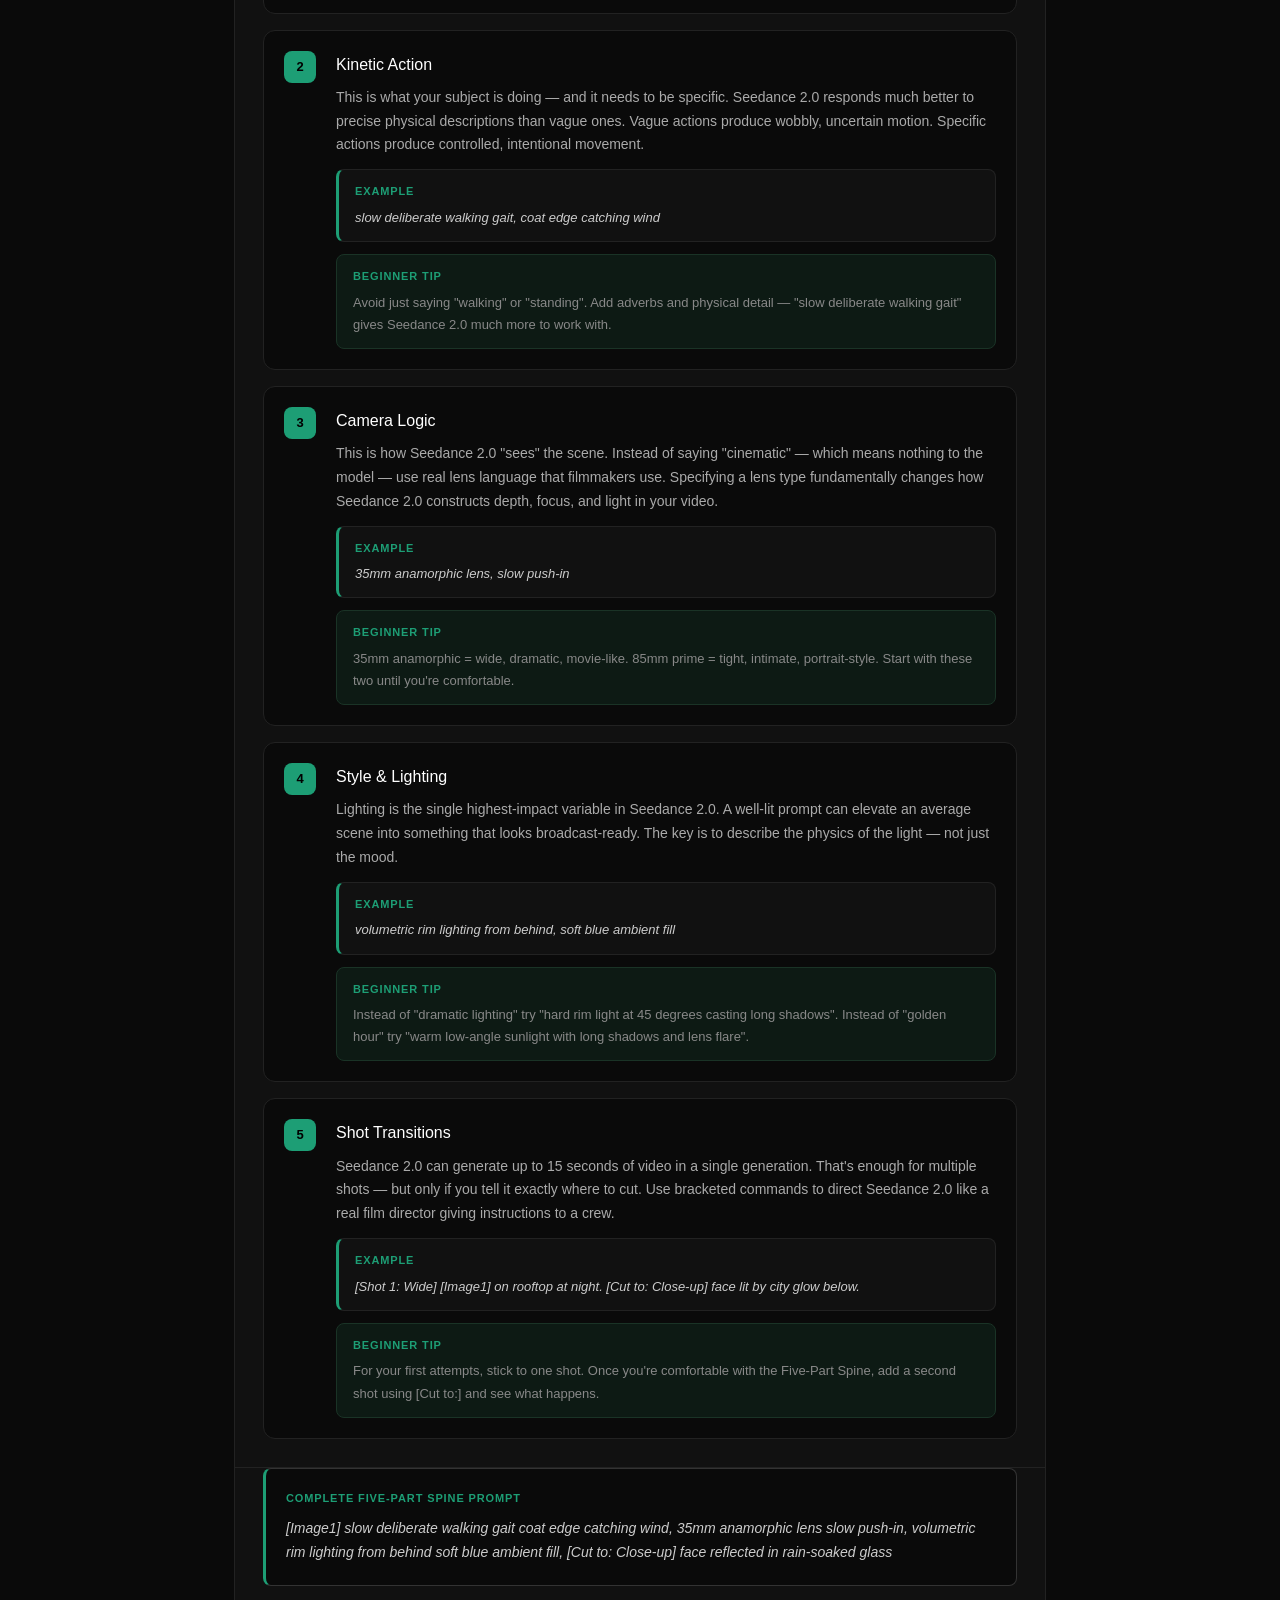
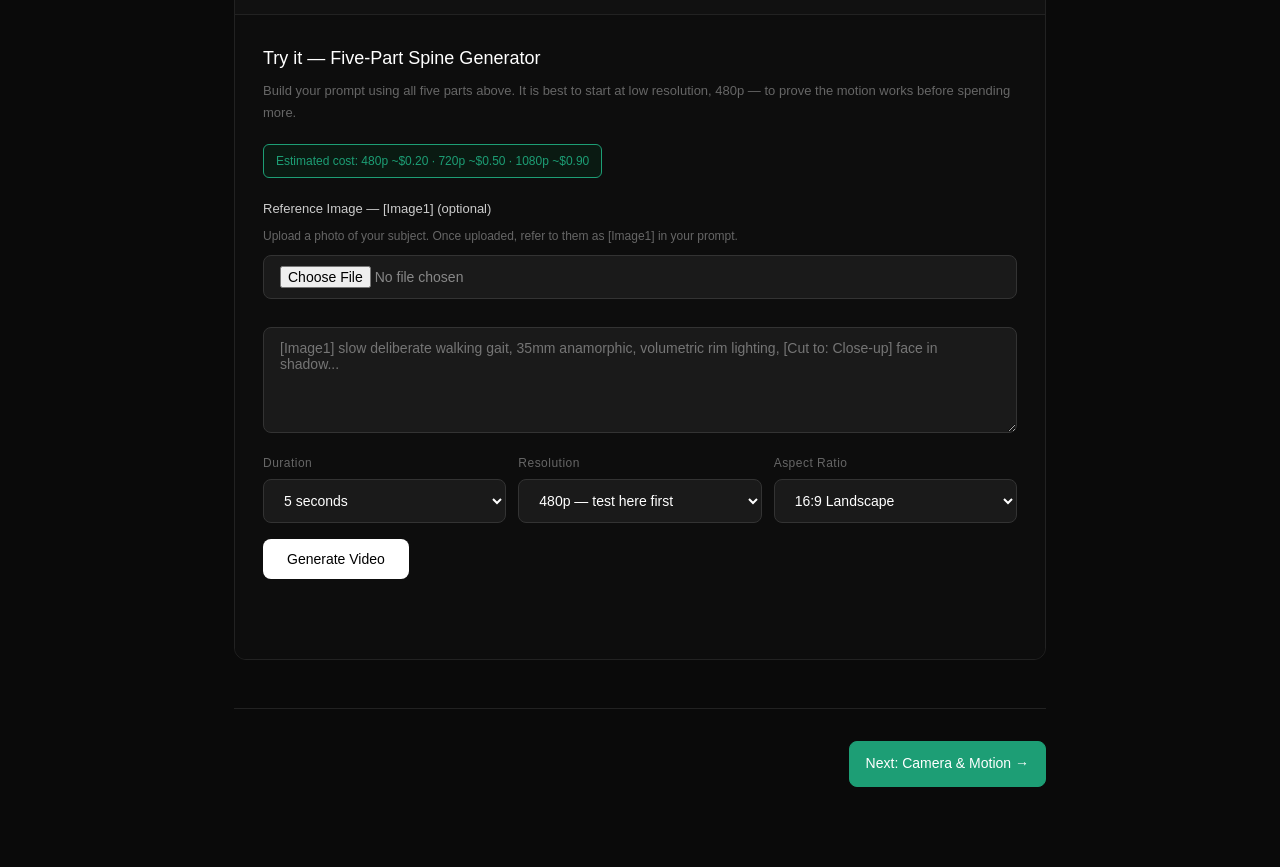
==== commit f1a7e654: "Add page navigation to sections 1 and 2" ====
--- a/index.html
+++ b/index.html
@@ -6,7 +6,7 @@
     <title>Seedance 2.0 — Cinematic AI Guide</title>
     <link rel="stylesheet" href="styles.css">
     <link rel="stylesheet" href="styles1.css">
-    <link rel="stylesheet" href="styles1.css">
+    <link rel="icon" type="image/png" href="favicon.png">
 </head>
 <body>
 
@@ -165,6 +165,10 @@
                     <label for="image1-upload">Reference Image — [Image1] (optional)</label>
                     <p>Upload a photo of your subject. Once uploaded, refer to them as [Image1] in your prompt.</p>
                     <input type="file" id="image1-upload" accept="image/*" />
+                    <div id="image-preview-container" style="display:none;">
+                        <div class="image-preview-label">[Image1]</div>
+                        <img id="image-preview" src="" alt="Reference image preview" />
+                    </div>
                 </div>
 
                 <textarea
@@ -208,6 +212,12 @@
 
         </section>
 
+        <div class="page-nav">
+    <div></div>
+    <a href="section2.html" class="page-nav-next">Next: Camera & Motion →</a>
+    
+</div>
+
     </div>
 
     <script src="scripts.js"></script>
--- a/styles.css
+++ b/styles.css
@@ -50,6 +50,12 @@
     padding: 0 32px;
     height: 44px;
     overflow-x: auto;
+    -webkit-overflow-scrolling: touch;
+    scrollbar-width: none;
+}
+
+#nav-row2::-webkit-scrollbar {
+    display: none;
 }
 
 #nav-menu {
@@ -81,20 +87,6 @@
     color: #fff;
     background: #1a1a1a;
     border: 1px solid #333;
-}
-
-#nav-row2 {
-    display: flex;
-    align-items: center;
-    padding: 0 32px;
-    height: 44px;
-    overflow-x: auto;
-    -webkit-overflow-scrolling: touch;
-    scrollbar-width: none;
-}
-
-#nav-row2::-webkit-scrollbar {
-    display: none;
 }
 
 #app {
@@ -317,3 +309,46 @@
     font-size: 13px;
     color: #1D9E75;
 }
+
+.page-nav {
+    display: flex;
+    align-items: center;
+    justify-content: space-between;
+    padding: 32px 0 0;
+    border-top: 1px solid #222;
+    margin-top: 48px;
+}
+
+.page-nav-back {
+    font-size: 14px;
+    color: #666;
+    text-decoration: none;
+    padding: 10px 16px;
+    border: 1px solid #333;
+    border-radius: 8px;
+    transition: all 0.15s;
+}
+
+.page-nav-back:hover {
+    color: #fff;
+    border-color: #555;
+    text-decoration: none;
+}
+
+.page-nav-next {
+    font-size: 14px;
+    color: #fff;
+    text-decoration: none;
+    padding: 10px 16px;
+    background: #1D9E75;
+    border: 1px solid #1D9E75;
+    border-radius: 8px;
+    transition: all 0.15s;
+}
+
+.page-nav-next:hover {
+    background: #178a64;
+    border-color: #178a64;
+    color: #fff;
+    text-decoration: none;
+}
--- a/styles1.css
+++ b/styles1.css
@@ -160,4 +160,36 @@
     font-size: 12px;
     color: #666;
     margin-bottom: 8px;
+}
+
+#image-preview-container {
+    margin-top: 12px;
+}
+
+.image-preview-label {
+    font-size: 11px;
+    font-weight: 600;
+    color: #1D9E75;
+    letter-spacing: 0.08em;
+    text-transform: uppercase;
+    margin-bottom: 6px;
+}
+
+#image-preview {
+    width: 100%;
+    max-height: 200px;
+    object-fit: contain;
+    border-radius: 8px;
+    border: 1px solid #333;
+    display: block;
+}
+
+.video-warning {
+    font-size: 12px;
+    color: #888;
+    margin-top: 8px;
+    border: 1px solid #333;
+    border-radius: 6px;
+    padding: 8px 12px;
+    background: #111;
 }
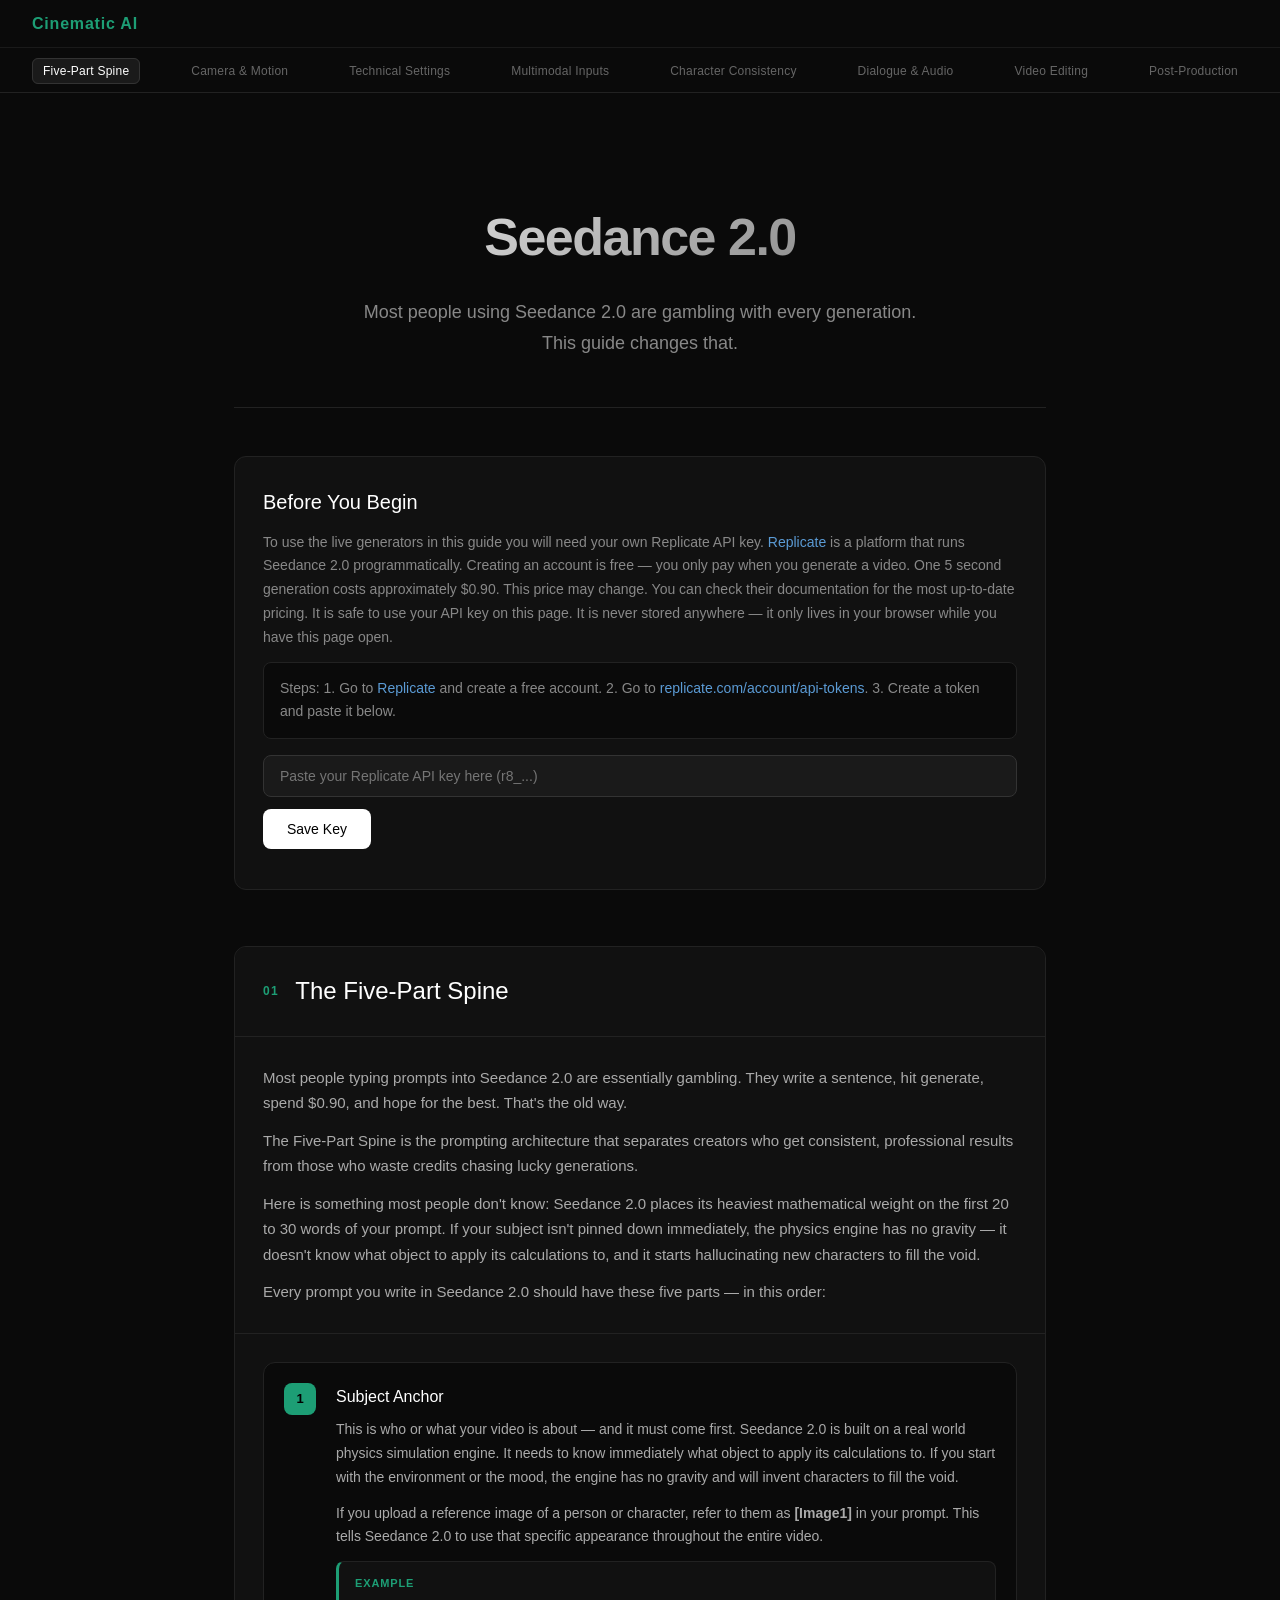
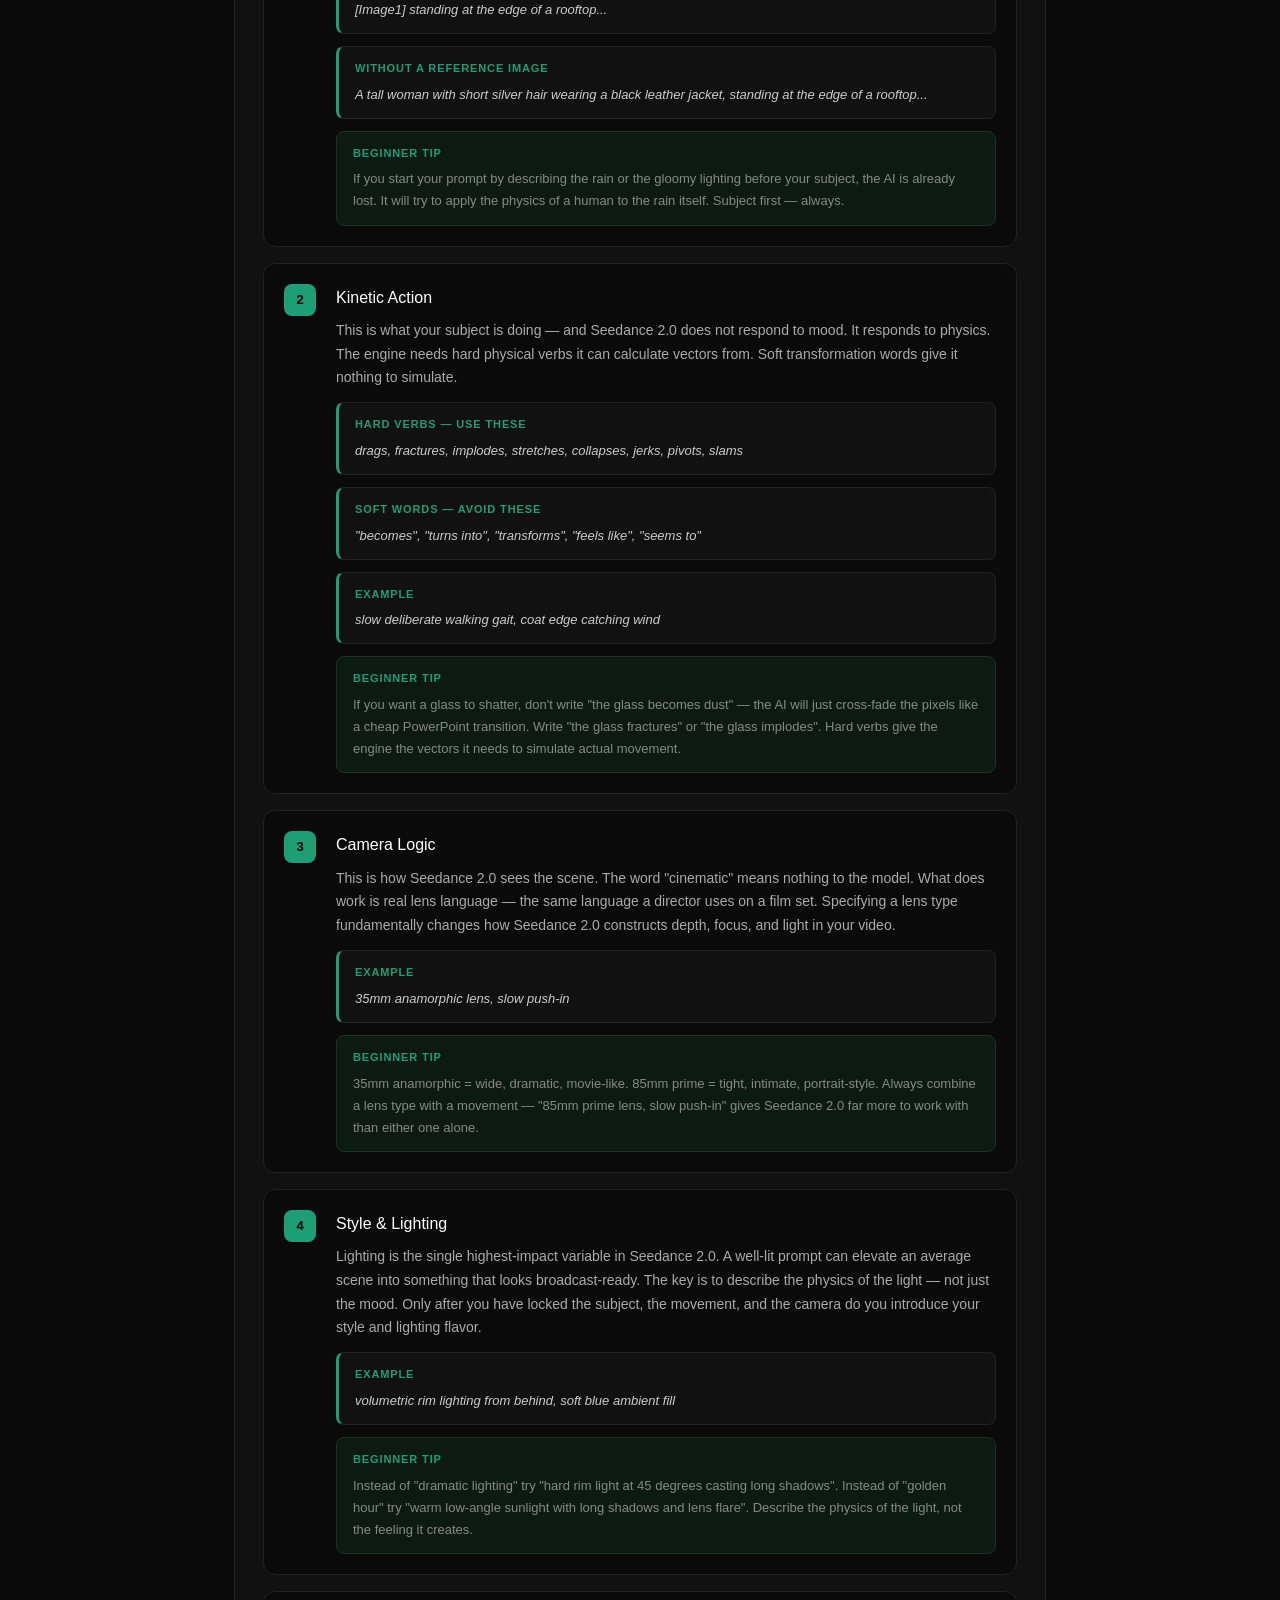
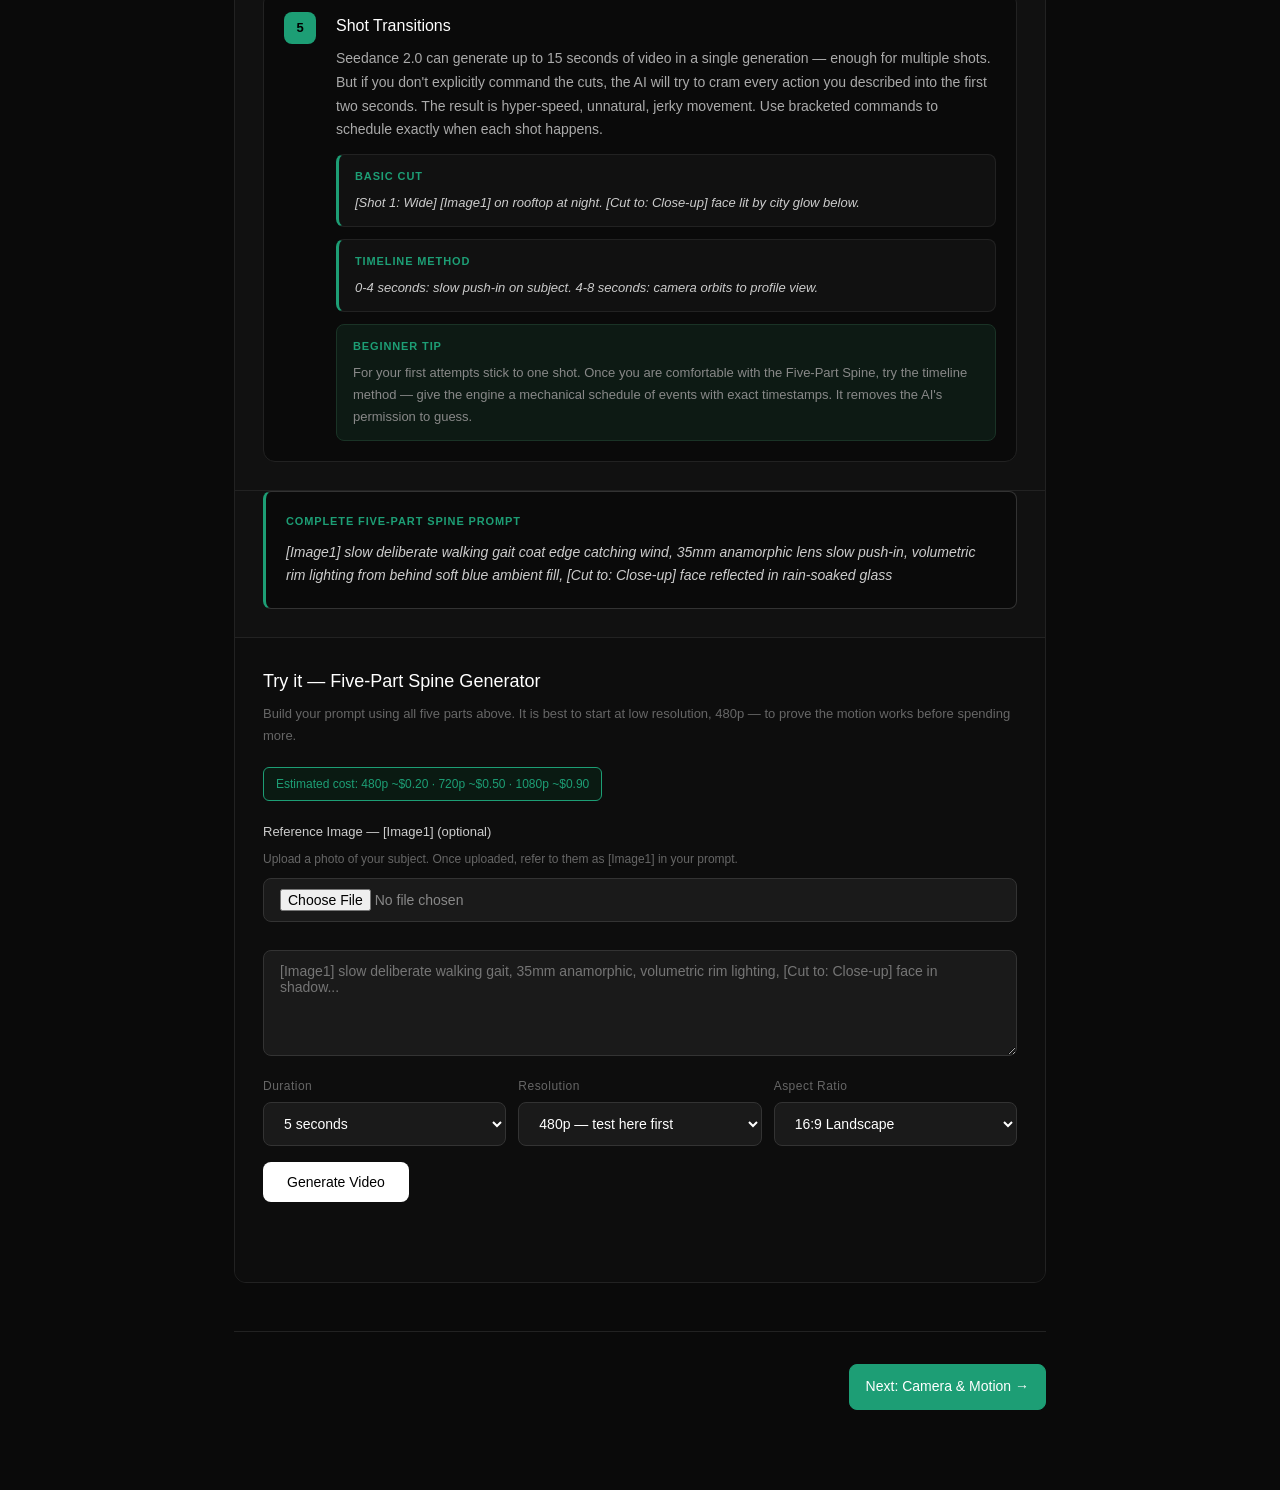
==== commit 70c54403: "Update Section 1 copy with podcast insights" ====
--- a/index.html
+++ b/index.html
@@ -1,3 +1,4 @@
+
 <!DOCTYPE html>
 <html lang="en">
 <head>
@@ -11,22 +12,22 @@
 <body>
 
     <nav id="navbar">
-    <div id="nav-row1">
-        <div id="nav-brand">Cinematic AI</div>
-    </div>
-    <div id="nav-row2">
-        <ul id="nav-menu">
-            <li><a href="index.html" class="active">Five-Part Spine</a></li>
-            <li><a href="section2.html">Camera & Motion</a></li>
-            <li><a href="section3.html">Technical Settings</a></li>
-            <li><a href="section4.html">Multimodal Inputs</a></li>
-            <li><a href="section5.html">Character Consistency</a></li>
-            <li><a href="section6.html">Dialogue & Audio</a></li>
-            <li><a href="section7.html">Video Editing</a></li>
-            <li><a href="section8.html">Post-Production</a></li>
-        </ul>
-    </div>
-</nav>
+        <div id="nav-row1">
+            <div id="nav-brand">Cinematic AI</div>
+        </div>
+        <div id="nav-row2">
+            <ul id="nav-menu">
+                <li><a href="index.html" class="active">Five-Part Spine</a></li>
+                <li><a href="section2.html">Camera & Motion</a></li>
+                <li><a href="section3.html">Technical Settings</a></li>
+                <li><a href="section4.html">Multimodal Inputs</a></li>
+                <li><a href="section5.html">Character Consistency</a></li>
+                <li><a href="section6.html">Dialogue & Audio</a></li>
+                <li><a href="section7.html">Video Editing</a></li>
+                <li><a href="section8.html">Post-Production</a></li>
+            </ul>
+        </div>
+    </nav>
 
     <div id="app">
 
@@ -37,7 +38,7 @@
 
         <div id="api-key-section">
             <h2>Before You Begin</h2>
-            <p>To use the live generators in this guide you will need your own Replicate API key. Replicate is a platform that runs Seedance 2.0 programmatically. Creating an account is free — you only pay when you generate a video. One 5 second generation costs approximately $0.90. This price may change. You can check their documentation for the most up-to-date pricing. It is safe to use your API key on this page. It is never stored anywhere — it only lives in your browser while you have this page open.</p>
+            <p>To use the live generators in this guide you will need your own Replicate API key. <a href="https://replicate.com/" target="_blank">Replicate</a> is a platform that runs Seedance 2.0 programmatically. Creating an account is free — you only pay when you generate a video. One 5 second generation costs approximately $0.90. This price may change. You can check their documentation for the most up-to-date pricing. It is safe to use your API key on this page. It is never stored anywhere — it only lives in your browser while you have this page open.</p>
             <p id="api-key-steps">Steps: 1. Go to <a href="https://replicate.com/" target="_blank">Replicate</a> and create a free account. 2. Go to <a href="https://replicate.com/account/api-tokens" target="_blank">replicate.com/account/api-tokens</a>. 3. Create a token and paste it below.</p>
             <input
                 type="password"
@@ -58,6 +59,7 @@
             <div class="section-intro">
                 <p>Most people typing prompts into Seedance 2.0 are essentially gambling. They write a sentence, hit generate, spend $0.90, and hope for the best. That's the old way.</p>
                 <p>The Five-Part Spine is the prompting architecture that separates creators who get consistent, professional results from those who waste credits chasing lucky generations.</p>
+                <p>Here is something most people don't know: Seedance 2.0 places its heaviest mathematical weight on the first 20 to 30 words of your prompt. If your subject isn't pinned down immediately, the physics engine has no gravity — it doesn't know what object to apply its calculations to, and it starts hallucinating new characters to fill the void.</p>
                 <p>Every prompt you write in Seedance 2.0 should have these five parts — in this order:</p>
             </div>
 
@@ -67,14 +69,19 @@
                     <div class="spine-number">1</div>
                     <div class="spine-text">
                         <h3>Subject Anchor</h3>
-                        <p>This is who or what your video is about. In Seedance 2.0, if you upload a reference image of a person or character, you refer to them as <strong>[Image1]</strong> in your prompt. This tells Seedance 2.0 to use that specific face and appearance throughout the entire video — not a random person it invents.</p>
+                        <p>This is who or what your video is about — and it must come first. Seedance 2.0 is built on a real world physics simulation engine. It needs to know immediately what object to apply its calculations to. If you start with the environment or the mood, the engine has no gravity and will invent characters to fill the void.</p>
+                        <p>If you upload a reference image of a person or character, refer to them as <strong>[Image1]</strong> in your prompt. This tells Seedance 2.0 to use that specific appearance throughout the entire video.</p>
                         <div class="example">
                             <span class="example-label">Example</span>
                             <p>[Image1] standing at the edge of a rooftop...</p>
                         </div>
-                        <div class="beginner-tip">
-                            <span class="tip-label">Beginner tip</span>
-                            <p>If you don't upload a reference image yet, just describe your subject in detail instead. "A tall woman with short silver hair wearing a black leather jacket" works fine to start.</p>
+                        <div class="example">
+                            <span class="example-label">Without a reference image</span>
+                            <p>A tall woman with short silver hair wearing a black leather jacket, standing at the edge of a rooftop...</p>
+                        </div>
+                        <div class="beginner-tip">
+                            <span class="tip-label">Beginner tip</span>
+                            <p>If you start your prompt by describing the rain or the gloomy lighting before your subject, the AI is already lost. It will try to apply the physics of a human to the rain itself. Subject first — always.</p>
                         </div>
                     </div>
                 </div>
@@ -83,14 +90,22 @@
                     <div class="spine-number">2</div>
                     <div class="spine-text">
                         <h3>Kinetic Action</h3>
-                        <p>This is what your subject is doing — and it needs to be specific. Seedance 2.0 responds much better to precise physical descriptions than vague ones. Vague actions produce wobbly, uncertain motion. Specific actions produce controlled, intentional movement.</p>
+                        <p>This is what your subject is doing — and Seedance 2.0 does not respond to mood. It responds to physics. The engine needs hard physical verbs it can calculate vectors from. Soft transformation words give it nothing to simulate.</p>
+                        <div class="example">
+                            <span class="example-label">Hard verbs — use these</span>
+                            <p>drags, fractures, implodes, stretches, collapses, jerks, pivots, slams</p>
+                        </div>
+                        <div class="example">
+                            <span class="example-label">Soft words — avoid these</span>
+                            <p>"becomes", "turns into", "transforms", "feels like", "seems to"</p>
+                        </div>
                         <div class="example">
                             <span class="example-label">Example</span>
                             <p>slow deliberate walking gait, coat edge catching wind</p>
                         </div>
                         <div class="beginner-tip">
                             <span class="tip-label">Beginner tip</span>
-                            <p>Avoid just saying "walking" or "standing". Add adverbs and physical detail — "slow deliberate walking gait" gives Seedance 2.0 much more to work with.</p>
+                            <p>If you want a glass to shatter, don't write "the glass becomes dust" — the AI will just cross-fade the pixels like a cheap PowerPoint transition. Write "the glass fractures" or "the glass implodes". Hard verbs give the engine the vectors it needs to simulate actual movement.</p>
                         </div>
                     </div>
                 </div>
@@ -99,14 +114,14 @@
                     <div class="spine-number">3</div>
                     <div class="spine-text">
                         <h3>Camera Logic</h3>
-                        <p>This is how Seedance 2.0 "sees" the scene. Instead of saying "cinematic" — which means nothing to the model — use real lens language that filmmakers use. Specifying a lens type fundamentally changes how Seedance 2.0 constructs depth, focus, and light in your video.</p>
+                        <p>This is how Seedance 2.0 sees the scene. The word "cinematic" means nothing to the model. What does work is real lens language — the same language a director uses on a film set. Specifying a lens type fundamentally changes how Seedance 2.0 constructs depth, focus, and light in your video.</p>
                         <div class="example">
                             <span class="example-label">Example</span>
                             <p>35mm anamorphic lens, slow push-in</p>
                         </div>
                         <div class="beginner-tip">
                             <span class="tip-label">Beginner tip</span>
-                            <p>35mm anamorphic = wide, dramatic, movie-like. 85mm prime = tight, intimate, portrait-style. Start with these two until you're comfortable.</p>
+                            <p>35mm anamorphic = wide, dramatic, movie-like. 85mm prime = tight, intimate, portrait-style. Always combine a lens type with a movement — "85mm prime lens, slow push-in" gives Seedance 2.0 far more to work with than either one alone.</p>
                         </div>
                     </div>
                 </div>
@@ -115,14 +130,14 @@
                     <div class="spine-number">4</div>
                     <div class="spine-text">
                         <h3>Style & Lighting</h3>
-                        <p>Lighting is the single highest-impact variable in Seedance 2.0. A well-lit prompt can elevate an average scene into something that looks broadcast-ready. The key is to describe the physics of the light — not just the mood.</p>
+                        <p>Lighting is the single highest-impact variable in Seedance 2.0. A well-lit prompt can elevate an average scene into something that looks broadcast-ready. The key is to describe the physics of the light — not just the mood. Only after you have locked the subject, the movement, and the camera do you introduce your style and lighting flavor.</p>
                         <div class="example">
                             <span class="example-label">Example</span>
                             <p>volumetric rim lighting from behind, soft blue ambient fill</p>
                         </div>
                         <div class="beginner-tip">
                             <span class="tip-label">Beginner tip</span>
-                            <p>Instead of "dramatic lighting" try "hard rim light at 45 degrees casting long shadows". Instead of "golden hour" try "warm low-angle sunlight with long shadows and lens flare".</p>
+                            <p>Instead of "dramatic lighting" try "hard rim light at 45 degrees casting long shadows". Instead of "golden hour" try "warm low-angle sunlight with long shadows and lens flare". Describe the physics of the light, not the feeling it creates.</p>
                         </div>
                     </div>
                 </div>
@@ -131,14 +146,18 @@
                     <div class="spine-number">5</div>
                     <div class="spine-text">
                         <h3>Shot Transitions</h3>
-                        <p>Seedance 2.0 can generate up to 15 seconds of video in a single generation. That's enough for multiple shots — but only if you tell it exactly where to cut. Use bracketed commands to direct Seedance 2.0 like a real film director giving instructions to a crew.</p>
-                        <div class="example">
-                            <span class="example-label">Example</span>
+                        <p>Seedance 2.0 can generate up to 15 seconds of video in a single generation — enough for multiple shots. But if you don't explicitly command the cuts, the AI will try to cram every action you described into the first two seconds. The result is hyper-speed, unnatural, jerky movement. Use bracketed commands to schedule exactly when each shot happens.</p>
+                        <div class="example">
+                            <span class="example-label">Basic cut</span>
                             <p>[Shot 1: Wide] [Image1] on rooftop at night. [Cut to: Close-up] face lit by city glow below.</p>
                         </div>
-                        <div class="beginner-tip">
-                            <span class="tip-label">Beginner tip</span>
-                            <p>For your first attempts, stick to one shot. Once you're comfortable with the Five-Part Spine, add a second shot using [Cut to:] and see what happens.</p>
+                        <div class="example">
+                            <span class="example-label">Timeline method</span>
+                            <p>0-4 seconds: slow push-in on subject. 4-8 seconds: camera orbits to profile view.</p>
+                        </div>
+                        <div class="beginner-tip">
+                            <span class="tip-label">Beginner tip</span>
+                            <p>For your first attempts stick to one shot. Once you are comfortable with the Five-Part Spine, try the timeline method — give the engine a mechanical schedule of events with exact timestamps. It removes the AI's permission to guess.</p>
                         </div>
                     </div>
                 </div>
@@ -213,10 +232,9 @@
         </section>
 
         <div class="page-nav">
-    <div></div>
-    <a href="section2.html" class="page-nav-next">Next: Camera & Motion →</a>
-    
-</div>
+            <div></div>
+            <a href="section2.html" class="page-nav-next">Next: Camera & Motion →</a>
+        </div>
 
     </div>
 
